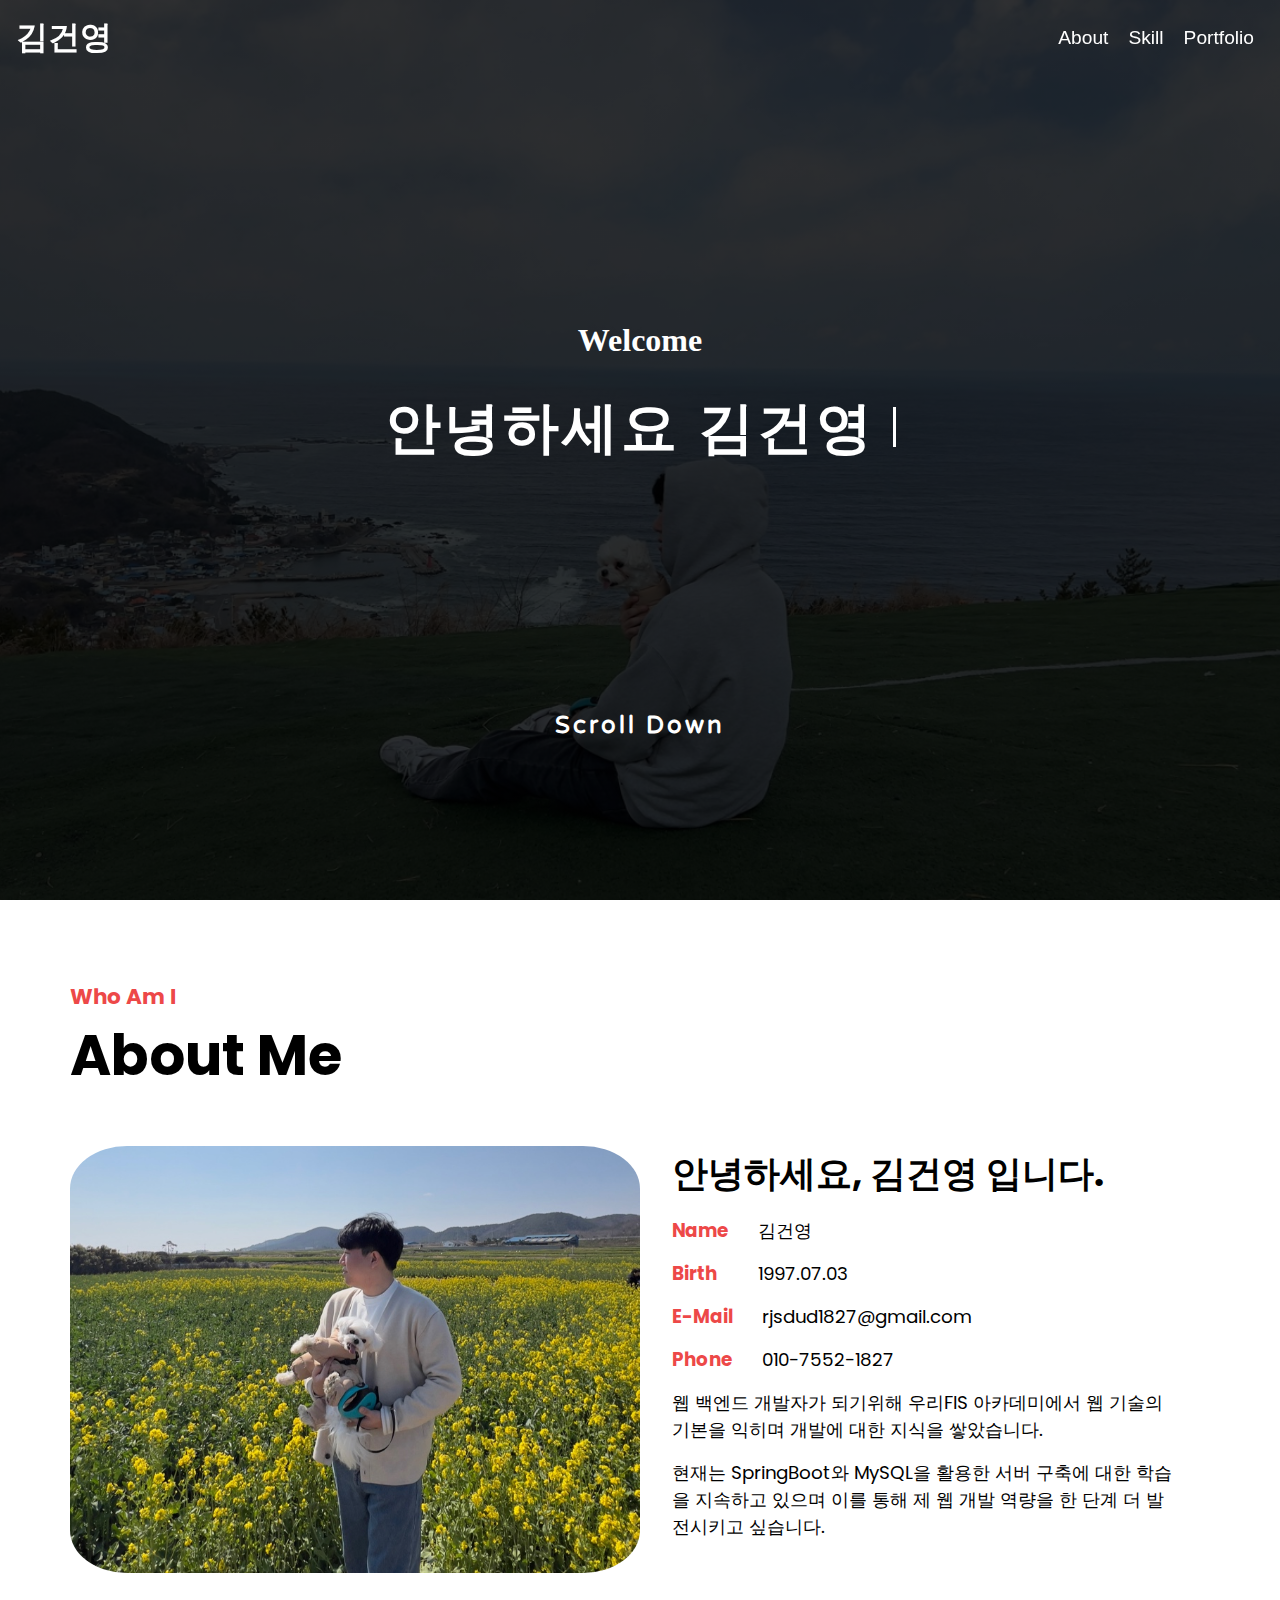
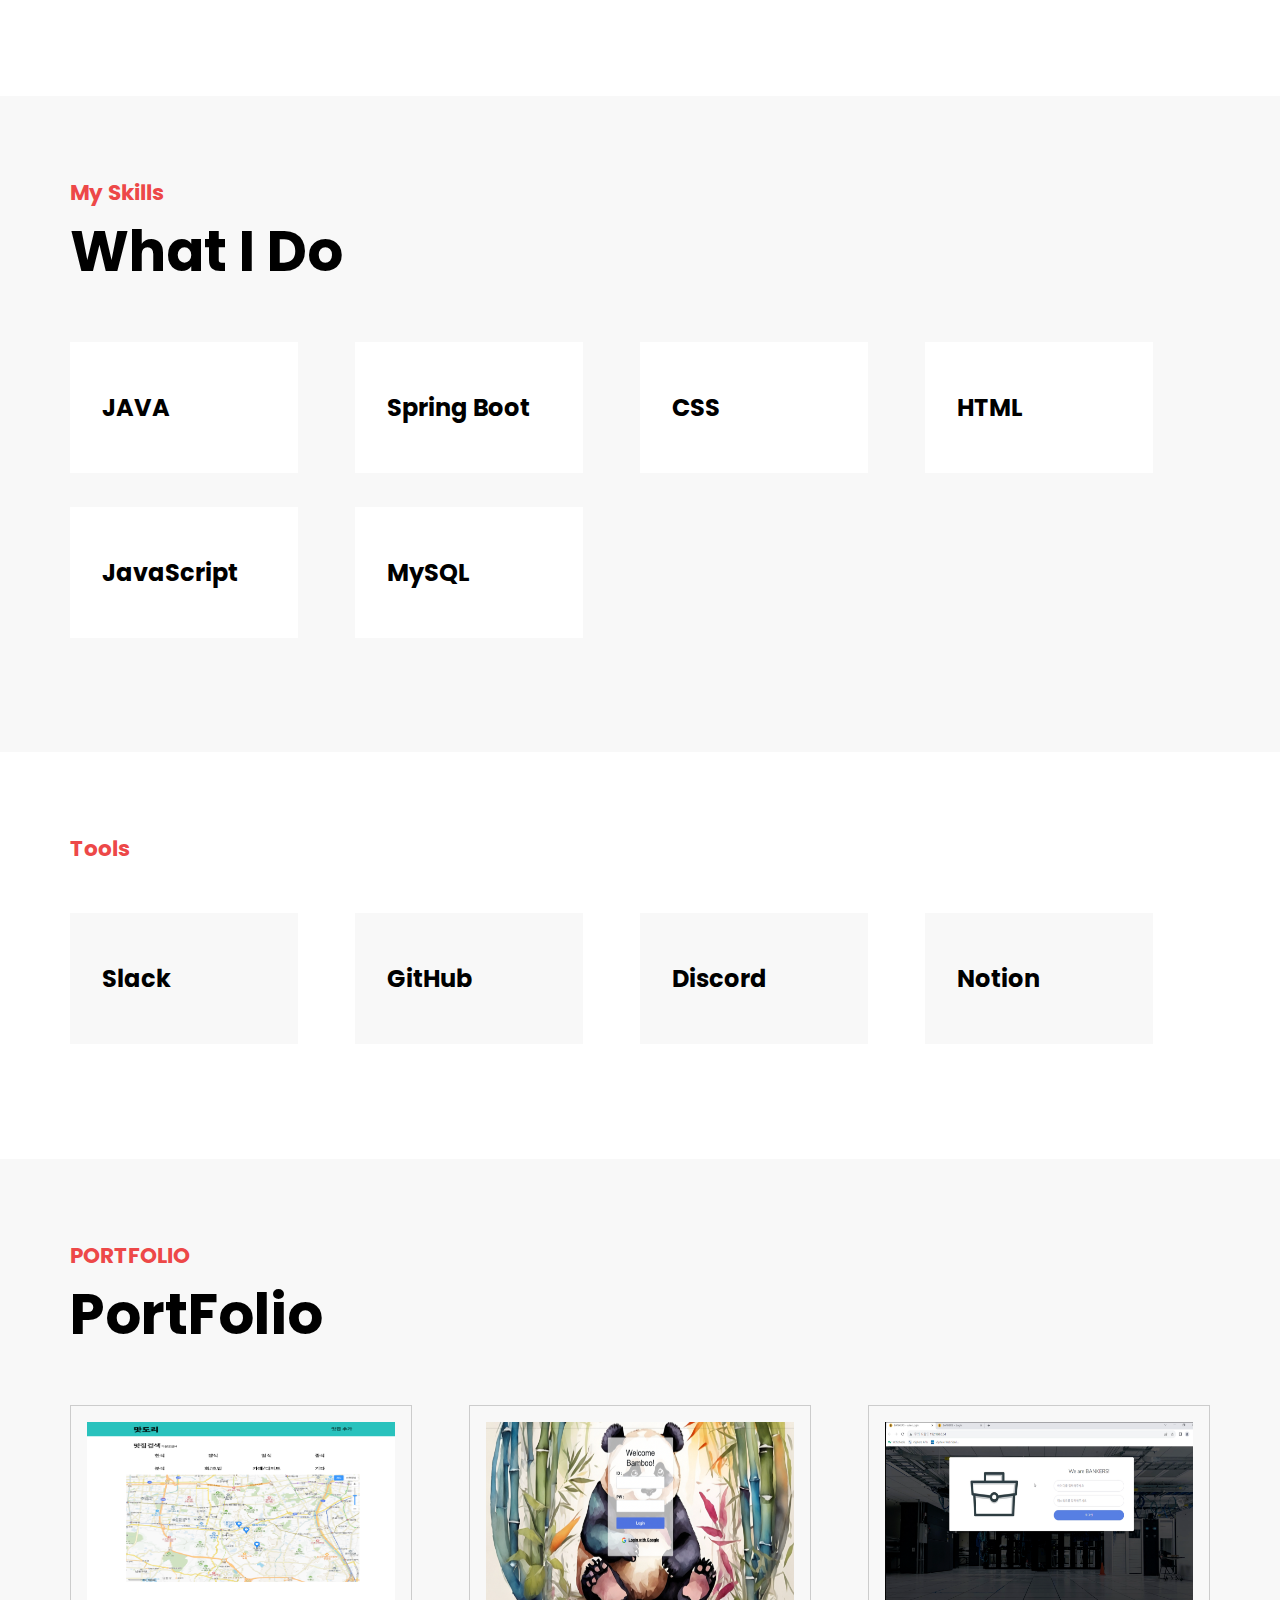
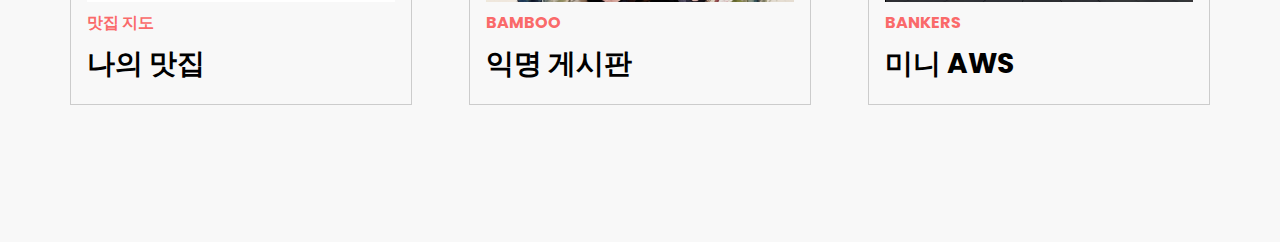
==== index.html @ 33398360 "포트폴리오 내용 추가" ====
<!DOCTYPE html>
<html lang="en">

<head>
    <meta charset="UTF-8">
    <meta name="viewport" content="width=device-width, initial-scale=1.0">
    <title>kgy</title>
    <link rel="stylesheet" href="https://cdnjs.cloudflare.com/ajax/libs/font-awesome/6.5.1/css/all.min.css"
        integrity="sha512-DTOQO9RWCH3ppGqcWaEA1BIZOC6xxalwEsw9c2QQeAIftl+Vegovlnee1c9QX4TctnWMn13TZye+giMm8e2LwA=="
        crossorigin="anonymous" referrerpolicy="no-referrer" />
    <link rel="stylesheet" href="style.css">
</head>

<body>
    <!--header-->
    <header>
        <div class="container">
            <h1>
                <button data-animation-scroll="true" data-target="#main">김건영</button>
            </h1>
            <nav>
                <ul>
                    <li>
                        <button data-animation-scroll="true" data-target="#about">About</button>
                    </li>
                    <li>
                        <button data-animation-scroll="true" data-target="#skill">Skill</button>
                    </li>
                    <li>
                        <button data-animation-scroll="true" data-target="#portfolio">Portfolio</button>
                    </li>
                </ul>
            </nav>
        </div>
    </header>
    <!--main-->
    <main id="main">
        <div class="container">
            <h4>Welcome</h4>
            <h2><span></span>
                <h2>
                    <p class="download"></p>
                    <!-- <button class="download">DOWNLOAD CV</button> -->
                    <p class="mouseScroll">Scroll Down</p>
                    <button class="mouse"><i class="fa-solid fa-arrow-down" data-animation-scroll="true"
                            data-target="#about"></i></button>
        </div>
    </main>
    <!--about me-->
    <section id="about">
        <div class="container">
            <div class="title">
                <h4>Who Am I</h4>
                <h2>About Me</h2>
            </div>
            <div class="about-self">
                <div class="left">
                    <img src="images/profile2.jpg" alt="내 사진">
                </div>
                <div class="right">
                    <h3>안녕하세요, 김건영 입니다.</h3>
                    <p><strong>Name</strong> 김건영</p>
                    <p><strong>Birth &nbsp;&nbsp;</strong> 1997.07.03</p>
                    <p><strong>E-Mail</strong> rjsdud1827@gmail.com</p>
                    <p><strong>Phone</strong> 010-7552-1827</p>
                    <p>웹 백엔드 개발자가 되기위해 우리FIS 아카데미에서 웹 기술의 기본을 익히며 개발에 대한 지식을 쌓았습니다.</p>
                    <p>현재는 SpringBoot와 MySQL을 활용한 서버 구축에 대한 학습을 지속하고 있으며 이를 통해 제 웹 개발 역량을 한 단계 더 발전시키고 싶습니다. </p>
                    <div class="social">
                        <a href="https://github.com/rlarjsdud110" target="_blank">
                            <i class="fa-brands fa-github"></i>
                        </a>
                    </div>
                </div>
            </div>
        </div>
    </section>
    <!--My Skills -->
    <section id="skill">
        <div class="container">
            <div class="title">
                <h4>My Skills</h4>
                <h2>What I Do</h2>
            </div>
            <div class="do-me">
                <div class="do-inner">
                    <div class="icon">
                        <i class="fa-brands fa-java"></i>
                    </div>
                    <div class="content">
                        <h3>JAVA</h3>
                    </div>
                </div>
                <div class="do-inner">
                    <div class="icon">
                        <i class="fa-solid fa-power-off"></i>
                    </div>
                    <div class="content">
                        <h3>Spring Boot</h3>
                    </div>
                </div>
                <div class="do-inner">
                    <div class="icon">
                        <i class="fa-brands fa-css3-alt"></i>
                    </div>
                    <div class="content">
                        <h3>CSS</h3>
                    </div>
                </div>
                <div class="do-inner">
                    <div class="icon">
                        <i class="fa-brands fa-html5"></i>
                    </div>
                    <div class="content">
                        <h3>HTML</h3>
                    </div>
                </div>
                <div class="do-inner">
                    <div class="icon">
                        <i class="fa-brands fa-js"></i>
                    </div>
                    <div class="content">
                        <h3>JavaScript</h3>
                    </div>
                </div>
                <div class="do-inner">
                    <div class="icon">
                        <i class="fa-solid fa-database"></i>
                    </div>
                    <div class="content">
                        <h3>MySQL</h3>
                    </div>
                </div>
            </div>
        </div>
    </section>
    <section id="tools">
        <div class="container">
            <div class="title">
                <h4>Tools</h4>
            </div>
            <div class="do-meTool">
                <div class="do-inner">
                    <div class="icon">
                        <i class="fa-brands fa-slack"></i>
                    </div>
                    <div class="content">
                        <h3>Slack</h3>
                    </div>
                </div>
                <div class="do-inner">
                    <div class="icon">
                        <i class="fa-brands fa-github"></i>
                    </div>
                    <div class="content">
                        <h3>GitHub</h3>
                    </div>
                </div>
                <div class="do-inner">
                    <div class="icon">
                        <i class="fa-brands fa-discord"></i>
                    </div>
                    <div class="content">
                        <h3>Discord</h3>
                    </div>
                </div>

                <div class="do-inner">
                    <div class="icon">
                        <i class="fa-solid fa-book"></i>
                    </div>
                    <div class="content">
                        <h3>Notion</h3>
                    </div>
                </div>
            </div>
        </div>
    </section>
    <!-- background -->
    <!-- <div class="bg"></div> -->

    <!--portfolio-->
    <section id="portfolio">
        <div class="container">
            <div class="title">
                <h4>PORTFOLIO</h4>
                <h2>PortFolio</h2>
            </div>
            <div class="portfolio-me">
                <div class="portfolio-inner" data-target="modal1">
                    <img src="../images/tasty1.jpg" alt="포트폴리오 이미지 1">
                    <strong>맛집 지도</strong>
                    <h3>나의 맛집</h3>
                </div>
                <div class="portfolio-inner" data-target="modal2">
                    <img src="../images/portfolio5.jpg" alt="포트폴리오 이미지 2">
                    <strong>BAMBOO</strong>
                    <h3>익명 게시판</h3>
                </div>
                <div class="portfolio-inner" data-target="modal3">
                    <img src="../images/portfolio1.jpg" alt="포트폴리오 이미지 2">
                    <strong>BANKERS</strong>
                    <h3>미니 AWS</h3>
                </div>
            </div>
        </div>
    </section>
    </div>
    <!-- Modals-->
    <div id="modals">
        <div id="modal1" class="modal">
            <div class="modal-content">
                <h1>맛도리</h1>
                <div class="image-container">
                    <img src="../images/tasty1.jpg" alt="포트폴리오 이미지 2">
                    <img src="../images/tasty2.jpg" alt="포트폴리오 이미지 2">
                    <img src="../images/tasty3.jpg" alt="포트폴리오 이미지 2">
                </div>
                <h2>📖 상세 내용</h2>
                <p>html, css, js와 친해지기 위해 진행하고있는 개인 프로젝트입니다.</p>
                <p>나만의 맛집지도 서비스 입니다.</p>
                <p>카테고리를 선택하여 한식, 일식, 양식 등 내가 저장한 음식점을 선택할 수 있으며 맛집 내가 정한 맛집을 저장할 수 있습니다.</p>
                <h2>🛠️ 사용 기술</h2>
                <ul>
                    <p>- Java, Spring Boot</p>
                    <p>- MySQL</p>
                    <p>- HTML, CSS, JS</p>
                </ul>
                <h2>📱 구현중인 기능 </h2>
                <ul>
                    <p>- 회원가입, 로그인, 로그아웃</p>
                    <p>- 수정, 삭제</p>
                    <p>- 별점</p>
                </ul>
            </div>
        </div>

        <div id="modal2" class="modal">
            <div class="modal-content">
                <h1>BAMBOO</h1>
                <div class="image-container">
                    <img src="../images/bamboo1.jpg" alt="포트폴리오 이미지 2">
                    <img src="../images/bamboo2.jpg" alt="포트폴리오 이미지 2">
                    <img src="../images/bamboo3.jpg" alt="포트폴리오 이미지 2">
                    <img src="../images/bamboo4.jpg" alt="포트폴리오 이미지 2">
                    <img src="../images/bamboo5.jpg" alt="포트폴리오 이미지 2">
                </div>
                <h2>
                    <a href="https://github.com/rlarjsdud110/bamboo/tree/main/src/main/java/bamboo" target="_blank"><i class="fa-brands fa-github"></i>GitHub Link Click</a>
                </h2>
                <h2>📖 상세 내용</h2>
                <p>우리FISA 아카데미 수료이후 동기들과 같이 진행하고있는 프로젝트입니다.</p>
                <p>Cloud Engineering반 교육생의 자유로운 소통과 정보공유를 목표로 만들고있는 익명 게시판입니다.</p>
                <h2>🛠️ 사용 기술</h2>
                <ul>
                    <p>- Java, Spring Boot</p>
                    <p>- MySQL</p>
                </ul>
                <h2>📱 담당한 기능 </h2>
                <ul>
                    <p>- OAuth2.0을 사용한 구글로그인 및 JWT 토큰 인증</p>
                    <p>- 게시글 CRUD, 댓글 CRUD</p>
                    <p>- 댓글, 게시글 좋아요</p>
                </ul>
                <h2>💡 느낀점 </h2>
                <ul>
                    <p>아직 완성된 프로젝트는 아니지만 백엔드 개발을 진행하면서 데이터를 어떻게 전달해야 하는지, 어떤 방식으로 데이터를 받아와야 하는지,
                        그리고 에러 코드는 어떻게 정의해야 하는지 프론트엔드와 백엔드 개발자 간의 소통이 매우 중요하다는 것을 느꼈고,
                        백엔드 개발만 하는 것이 아니라 프론트엔드 개발도 꼭 함께 공부해야겠다고 결심했다.</p>
                </ul>
            </div>
        </div>

        <div id="modal3" class="modal">
            <div class="modal-content">
                <h1>미니 AWS</h1>
                <div class="image-container">
                    <img src="../images/portfolio1.jpg" alt="포트폴리오 이미지 1">
                    <img src="../images/portfolio3.jpg" alt="포트폴리오 이미지 3">
                    <img src="../images/portfolio4.jpg" alt="포트폴리오 이미지 4">
                    <img src="../images/portfolio6.jpg" alt="포트폴리오 이미지 6">
                </div>
                <h2>
                    <a href="https://github.com/rlarjsdud110/Bankers" target="_blank"><i class="fa-brands fa-github"></i>GitHub Link Click</a>
                </h2>
                <h2>📖 상세 내용</h2>
                <p>우리FISA 아카데미에서 진행한 팀 프로젝트입니다. 가상의 소기업 회사에서 AWS를 사용하기에는 불편한 사항들을 보안하고자 미니
                    aws(IaaS)를 구축해보았습니다.
                    가상의 소기업 회사가 BANKERS의 영업사원에게 회원가입을 하고 VM을 생성한 다음 원하는 ram, cpu와 같은 자원을 할당받을 수 있는 서비스입니다!</p>
                <h2>🛠️ 사용 기술</h2>
                <ul>
                    <p>- Java, Spring Boot</p>
                    <p>- HTML, CSS, JS</p>
                    <p>- MySQL</p>
                    <p>- VMware</p>
                </ul>
                <h2>📱 담당한 기능 </h2>
                <ul>
                    <p>- UI 설계</p>
                    <p>- 로그인, 로그아웃 기능</p>
                    <p>- 고객정보 CRUD 구현</p>
                </ul>
            </div>
        </div>
        <script src="script.js"></script>
</body>

</html>
---- style.css ----
@import url('https://fonts.googleapis.com/css2?family=Poppins:wght@400;700&family=Varela+Round&display=swap');
*{
    margin: 0;
    padding: 0;
    box-sizing: border-box;
}

a, a:link, a:visited{
    color:inherit;
    text-decoration: none;
}

li{
    list-style: none;
}

.container{
    width: 1140px;
    margin: 0 auto;
}


/* header*/
header{
    position: fixed;
    z-index: 1;
    top: 0;
    width: 100%;
    padding: 1rem;
}

header .container{
    display: flex;
    justify-content: space-between;
    align-items: center;
    width: 100%;
}

header button{
    background-color: transparent;
    border: 0;
    cursor: pointer;
    color: white;
}

header nav ul{
    display: flex;
}

header h1 button{
    font-size: 2rem;
    font-weight: bold;
}

header nav ul li{
    padding: 10px;
}

header nav ul li button{
    font-size: 1.2rem;
}

header.active{
    background-color: #000;
    animation: fadeIn 0.5s ease-in-out;
}
@keyframes fadeIn{
    0%{
        opacity: 0;
    }
    100%{
        opacity: 1;
    }
}

/* main */
main{
    width: 100%;
    height: 100vh;
    color:white;
    background: linear-gradient(rgba(0,0,0,0.8),rgba(0,0,0,0.8)), url('../images/kk.jpg') center center;
    background-size: cover; /* 변경 */
    background-repeat: no-repeat; /* 추가 */
    display: flex;
    justify-content: center;
    align-items: center;
    text-align: center;
}
main h4{
    font-size: 2rem;
}
main h2{
    font-family: 'Varela Round', sans-serif;
    font-size: 3.5rem;
    margin: 2rem 0;
    letter-spacing: 3px;
}
main p{
    max-width: 500px;
    margin: 0 auto;
    font-size: 1.25rem;
}
main p.download{
    background-color: transparent;
    border-radius: 20px;
    padding: 1rem  2rem;
    margin-top: 3rem;
    color: white;
    font-weight: bold;
}
/* main button.download{
    background-color: transparent;
    border-radius: 20px;
    padding: 1rem  2rem;
    margin-top: 3rem;
    color: white;
    font-weight: bold;
    cursor: pointer;
} */
main button.mouse{
    background-color: transparent;
    border: none;
    font-size: 2.5rem;
    position: absolute;
    bottom: 5rem;
    left: 50%;
    transform: translateX(-50%);
    color: white;
    animation: upDown 1s ease-in-out infinite;
    cursor: pointer;
}
main p.mouseScroll{
    font-size: 1.5rem;
    position: absolute;
    bottom: 10rem;
    left: 50%;
    transform: translateX(-50%);
    color: white;
}

main h2 span::after{
    content: "";
    height: 40px;
    width: 3px;
    background-color: #fff;
    display: inline-block;
    animation: blink .7s ease-in-out infinite;
}
@keyframes blink {
    0%{
        opacity: 1;
    }
    100%{
        opacity: 0;
    }
}
@keyframes upDown{
    0%{
        bottom: 5rem;
    }
    50%{
        bottom: 5.7rem;
    }
    100%{
        bottom: 5rem;
    }
}


section{
    font-family: 'Poppins', sans-serif;
    padding: 5rem 0;
}
section:nth-child(2n){
    background-color: #f8f8f8;
}


section .title{
    margin-bottom: 3rem;
}

section .title h4{
    font-size: 1.35rem;
    color: #ed4848;
    position: relative;
}

section .title h2{
    font-size: 3.5rem;
}

section .title p{
    font-size: 1.15rem;
}


/* about me */
section .about-self::after{
    content: '';
    clear: both;
    display: block;
}

section .about-self .left{
    float: left;
    width: 50%;
}

section .about-self .left img{
    width: 100%;
    border-radius: 10%;

}

section .about-self .right{
    width: 50%;
    float: left;
    padding: 0 2rem;
}

section .about-self .right h3{
    font-size: 2.25rem;
    margin-bottom: 1rem;
}

section .about-self .right h3 strong{
    color: #ed4848;
}
section .about-self .right p strong{
    color: #ed4848;
    margin-right: 1.5rem;
}
section .about-self .right p{
    font-size: 1.15rem;
    margin: 1rem 0;
}

section .about-self .right .social a{
    font-size: 2.5rem;
    margin-right: 0.2rem;
}


/* Skills*/
section .do-me::after{
    content: "";
    display: block;
    clear: both;
}
section .do-me .do-inner{
    width: 20%;
    padding: 2rem;
    float: left;
    background-color: #fff;
    margin-right: 5%;
    margin-bottom: 3%;
}
section .do-me .do-inner:last-child{
    margin-right: 0;
}
section .do-me .do-inner .icon i{
    font-size: 2.5rem;
    color: #ff6a6a;
}
section .do-me .do-inner .content h3{
    font-size: 1.5rem;
    margin: 1rem 0;
}
section .do-me .do-inner .content p{
    font-size: 1.15rem;
}
section .do-me .do-inner:hover{
    background-color: lightcoral;
    color: white;
}
section .do-me .do-inner:hover .icon i{
    color: white;
}

/* tools */
section .do-meTool::after{
    content: "";
    display: block;
    clear: both;
}
section .do-meTool .do-inner{
    width: 20%;
    padding: 2rem;
    float: left;
    background-color: #f8f8f8;
    margin-right: 5%;
    margin-bottom: 3%;
}
section .do-meTool .do-inner:last-child{
    margin-right: 0;
}
section .do-meTool .do-inner .icon i{
    font-size: 2.5rem;
    color: #ff6a6a;
}
section .do-meTool .do-inner .content h3{
    font-size: 1.5rem;
    margin: 1rem 0;
}
section .do-meTool .do-inner .content p{
    font-size: 1.15rem;
}
section .do-meTool .do-inner:hover{
    background-color: lightcoral;
    color: white;
}
section .do-meTool .do-inner:hover .icon i{
    color: white;
}

/* background */
.bg{
    background:url('../images/me2.jpg') center center;
    background-size: cover;
    background-attachment: fixed;
    height: 450px;
}

/* portfolio */
section .portfolio-me::after{
    content: "";
    display: block;
    clear: both; /* float 요소 해제 */
}
section .portfolio-me .portfolio-inner{
    width:30%;
    height: 300px;
    margin-right:5%;
    margin-bottom:5%;
    padding:1rem 1rem 1.5rem 1rem;
    float:left;
    background-color:#f8f8f8;
    border:1px solid #ccc;
    cursor: pointer;
    
}
section .portfolio-me .portfolio-inner:nth-child(3n){
    margin-right:0;
}
section .portfolio-me .portfolio-inner img{
    width: 100%;
    height: 70%;
    display: block;
}
section .portfolio-me .portfolio-inner:hover{
    background-color: lightcoral;
    color: white;
}
section .portfolio-me .portfolio-inner strong{
    color: #fa6a6a;
    margin: 0.5rem 0;
    display: block;
}
section .portfolio-me .portfolio-inner h3{
    font-size: 1.75rem;
}

/* modal */
.modal {
    display: none;
    position: fixed;
    left: 0;
    top: 0;
    width: 100%;
    height: 100%;
    background-color: rgba(0, 0, 0, 0.8);
}

.modal h1{
    font-family: 'Varela Round', sans-serif;
    font-size: 3rem;
    margin: 1rem 0;
    text-align: center;
}
.modal h2{
    font-family: 'Poppins', sans-serif;
    font-size: 2rem;
    margin: 2rem;
    text-align: center;
}
.modal p{
    font-family: 'Poppins', sans-serif;
    font-size: 1.15rem;
    margin: 1rem 7rem; 
}

.modal-content {
    position: fixed;
    top: 50%;
    left: 50%;
    transform: translate(-50%, -50%);
    background-color: #fefefe;
    width: 90%;
    max-width: 1024px;
    max-height: 1024px;
    padding: 20px;
    border: 1px solid #000000;

    overflow-y: auto;
}

.image-container {
    overflow-x: auto; 
    white-space: nowrap; 
}

.modal-content img {
    width: 700px; 
    height: 400px; 
    display: inline-block; 
    margin: 1rem;
    vertical-align: middle; 
}

@media screen and (max-width: 1140px) {
    main .container{
        width:992px;
    }
    section .container{
        width: 600px;
    }
    section .about-self .left{
        width: 100%;
        margin-bottom: 1.5rem;
    }
    section .about-self .right{
        width: 100%;
        padding: 0;
    }
    section .do-me .do-inner{
        width: 48%;
        margin-bottom: 1.5rem;
        margin-right: 0;
    }
    section .do-me .do-inner:nth-child(2n+1){
        margin-right: 4%;
    }
    section .do-meTool .do-inner{
        width: 48%;
        margin-bottom: 1.5rem;
        margin-right: 0;
    }
    section .do-meTool .do-inner:nth-child(2n+1){
        margin-right: 4%;
    }
    section .portfolio-me .portfolio-inner{
        width: 48%;
        margin-right: 0;
    }
    section .portfolio-me .portfolio-inner:nth-child(2n+1){
        margin-right: 4%;
    }
    
}
@media screen and (max-width: 992px) {
    html{
        font-size: 14px;
    }
    main .container{
        width:768px;
    }
    section .portfolio-me .portfolio-inner{
        width: 70%;
    }
}
@media screen and (max-width: 768px) {
    html{
        font-size: 13px;
    }
    main .container{
        width:576px;
    }
    section .container{
        width: 400px;
    }
    section .do-me .do-inner{
        width: 100%;
        margin-right: 0;
    }
    section .do-meTool .do-inner{
        width: 100%;
        margin-right: 0;
    }
}
@media screen and (max-width: 576px) {
    html{
        font-size: 12px;
    }
    main .container{
        width:400px;
    }
    section .container{
        width: 360px;
    }
}
@media screen and (max-width: 400px) {
    html{
        font-size: 11px;
    }
    main .container{
        width:320px;
    }
    section .container{
        width: 320px;
    }
}
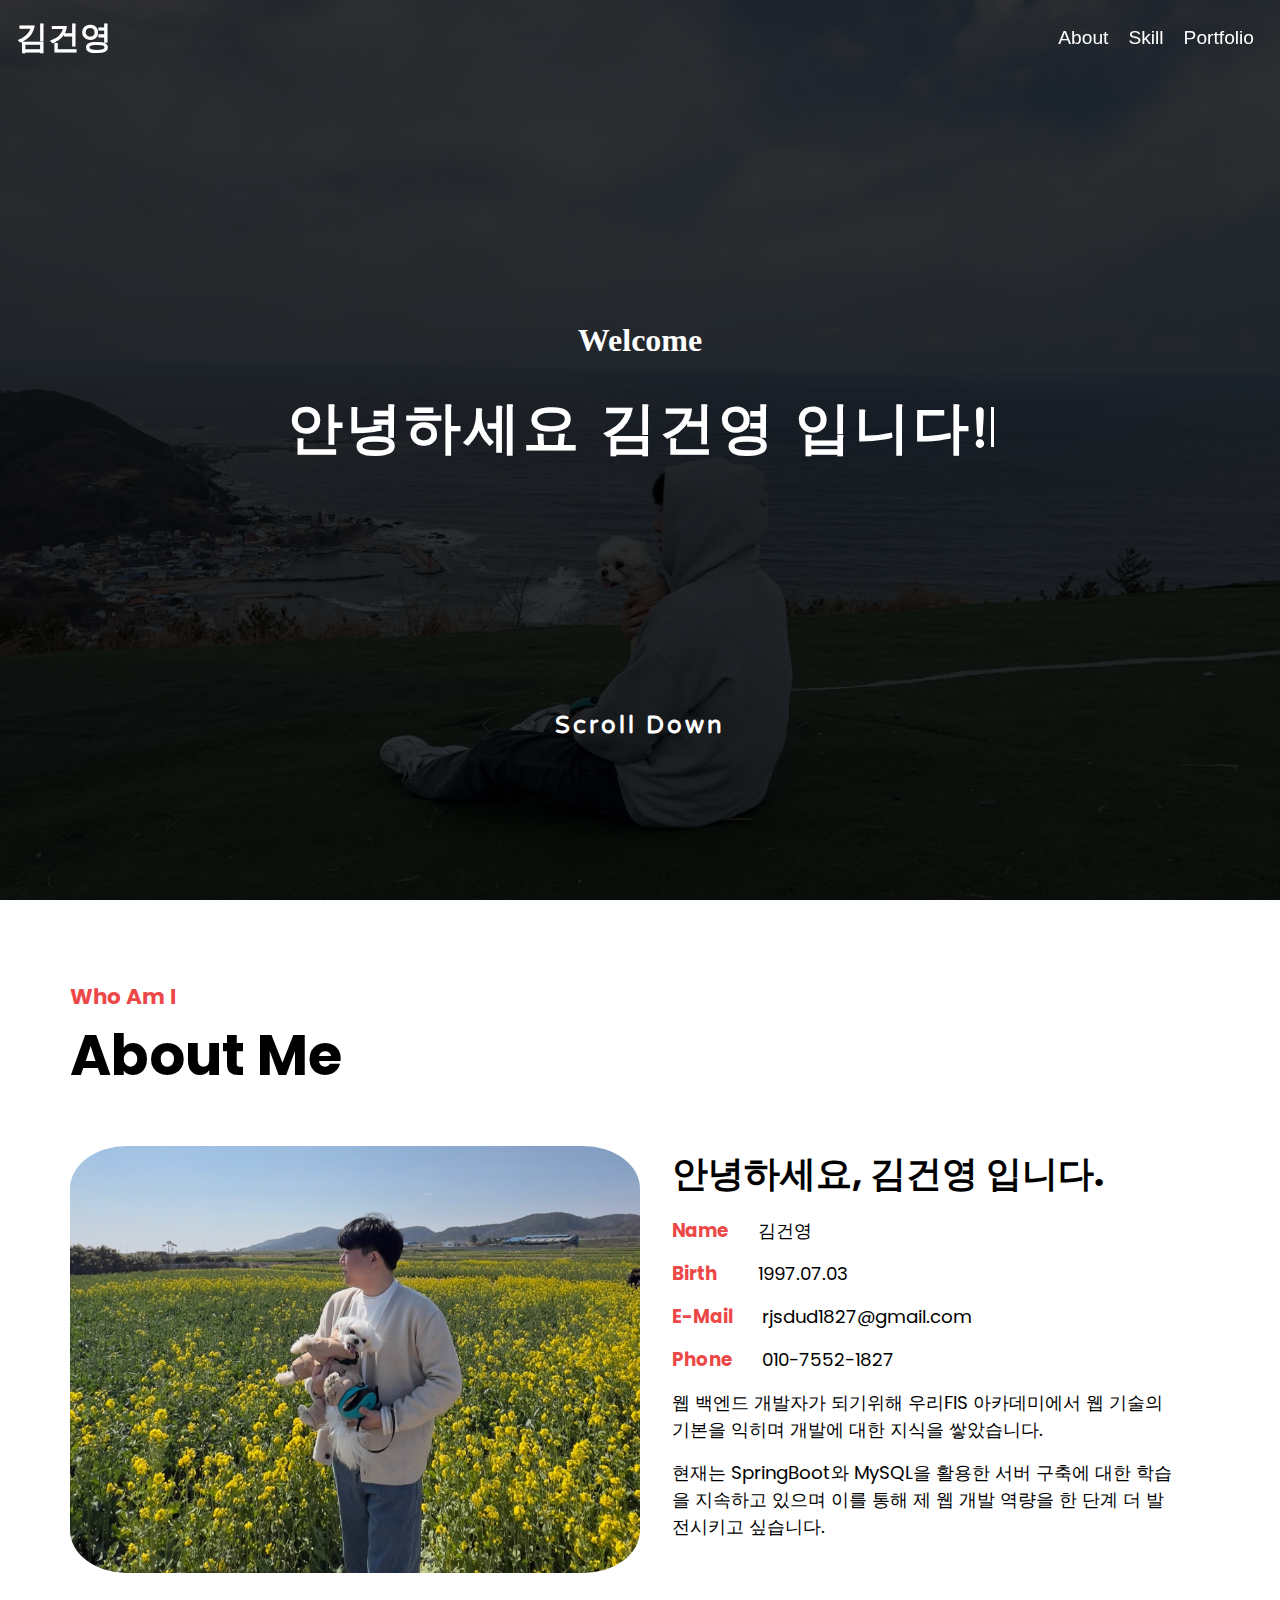
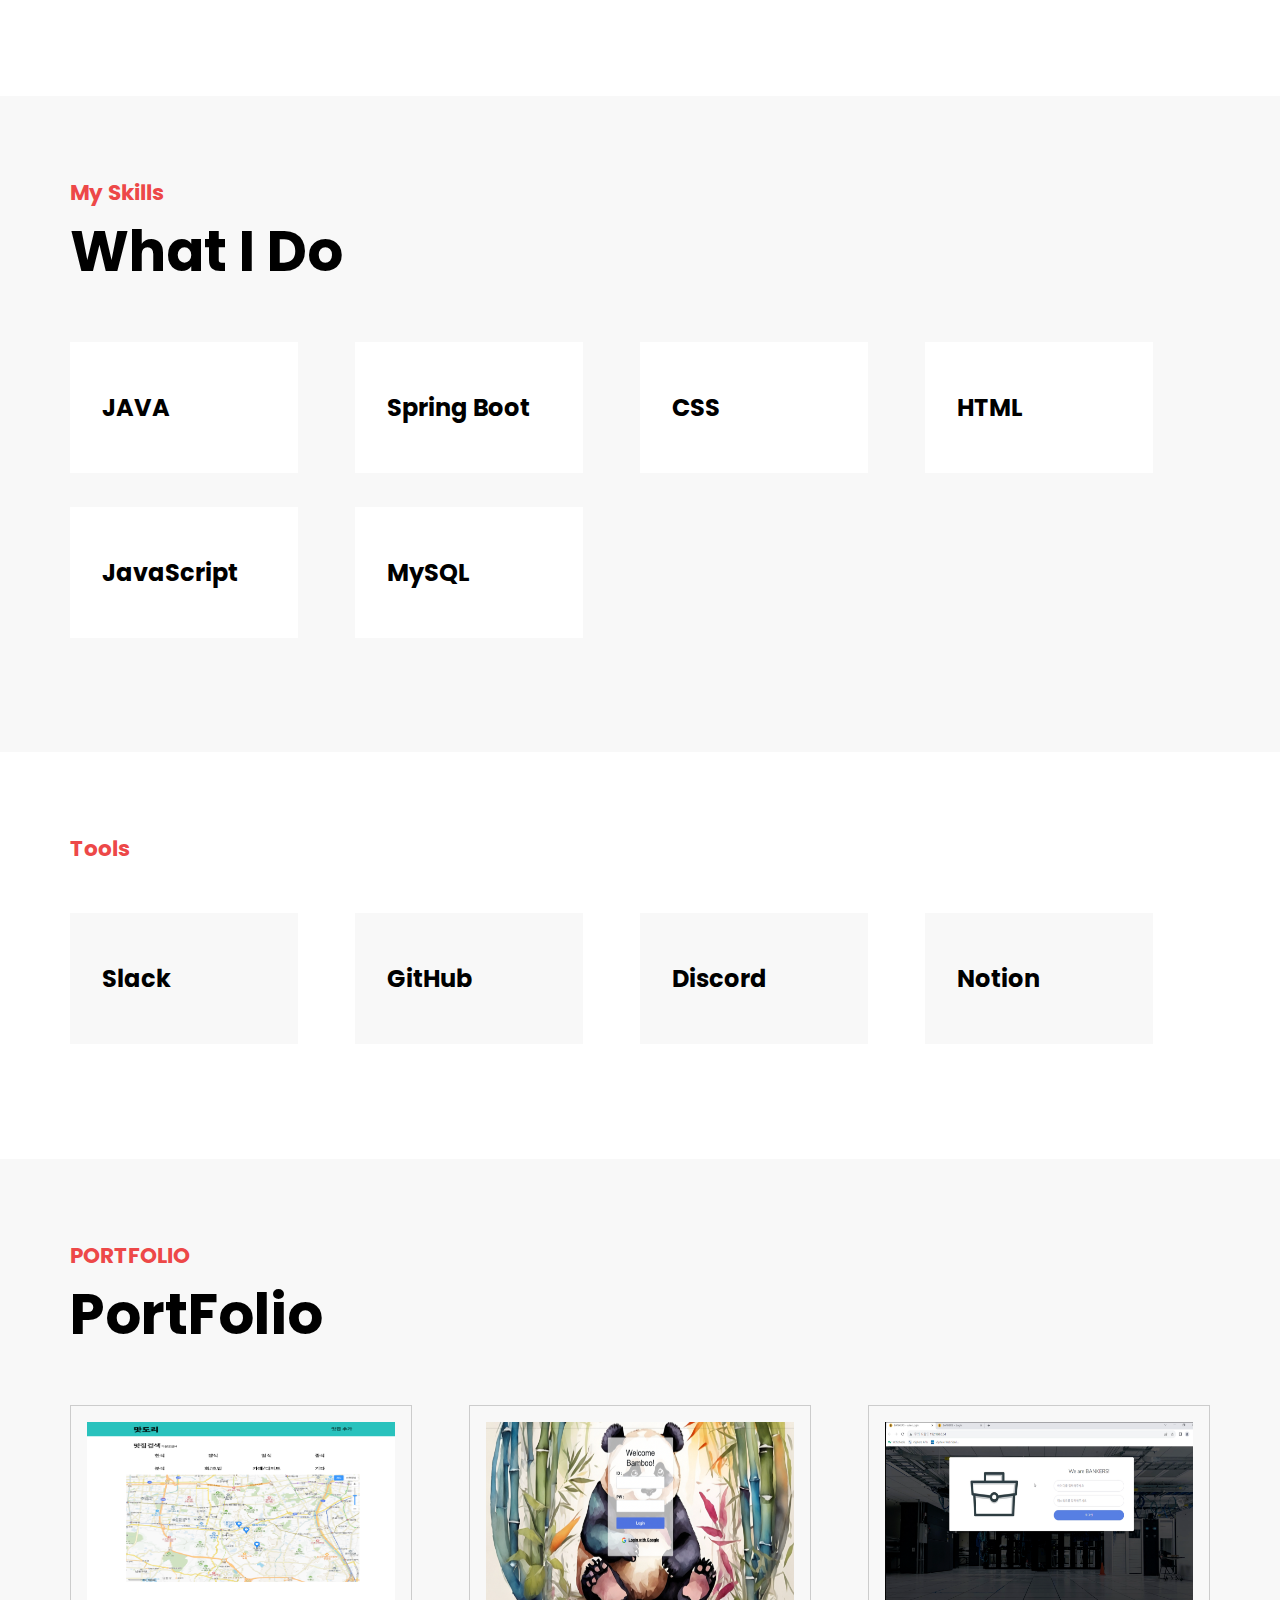
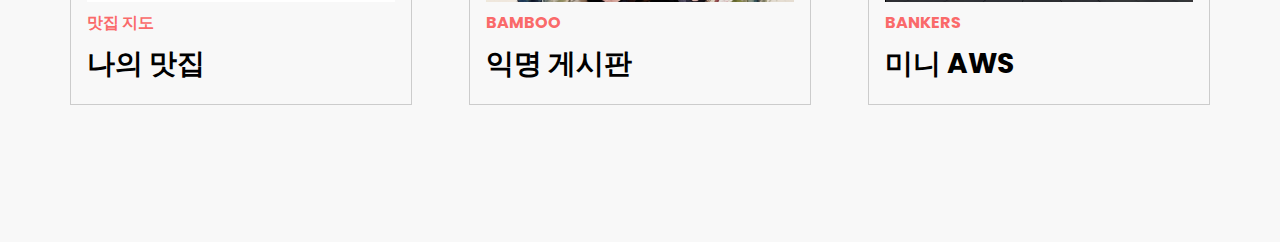
==== commit 3efabee1: "사진 추가" ====
--- a/index.html
+++ b/index.html
@@ -211,6 +211,7 @@
             <div class="modal-content">
                 <h1>맛도리</h1>
                 <div class="image-container">
+                    <img src="../images/tasty4.jpg" alt="포트폴리오 이미지 2">
                     <img src="../images/tasty1.jpg" alt="포트폴리오 이미지 2">
                     <img src="../images/tasty2.jpg" alt="포트폴리오 이미지 2">
                     <img src="../images/tasty3.jpg" alt="포트폴리오 이미지 2">
@@ -227,7 +228,6 @@
                 </ul>
                 <h2>📱 구현중인 기능 </h2>
                 <ul>
-                    <p>- 회원가입, 로그인, 로그아웃</p>
                     <p>- 수정, 삭제</p>
                     <p>- 별점</p>
                 </ul>
--- a/style.css
+++ b/style.css
@@ -398,7 +398,7 @@
     background-color: #fefefe;
     width: 90%;
     max-width: 1024px;
-    max-height: 1024px;
+    max-height: 768px;
     padding: 20px;
     border: 1px solid #000000;
 
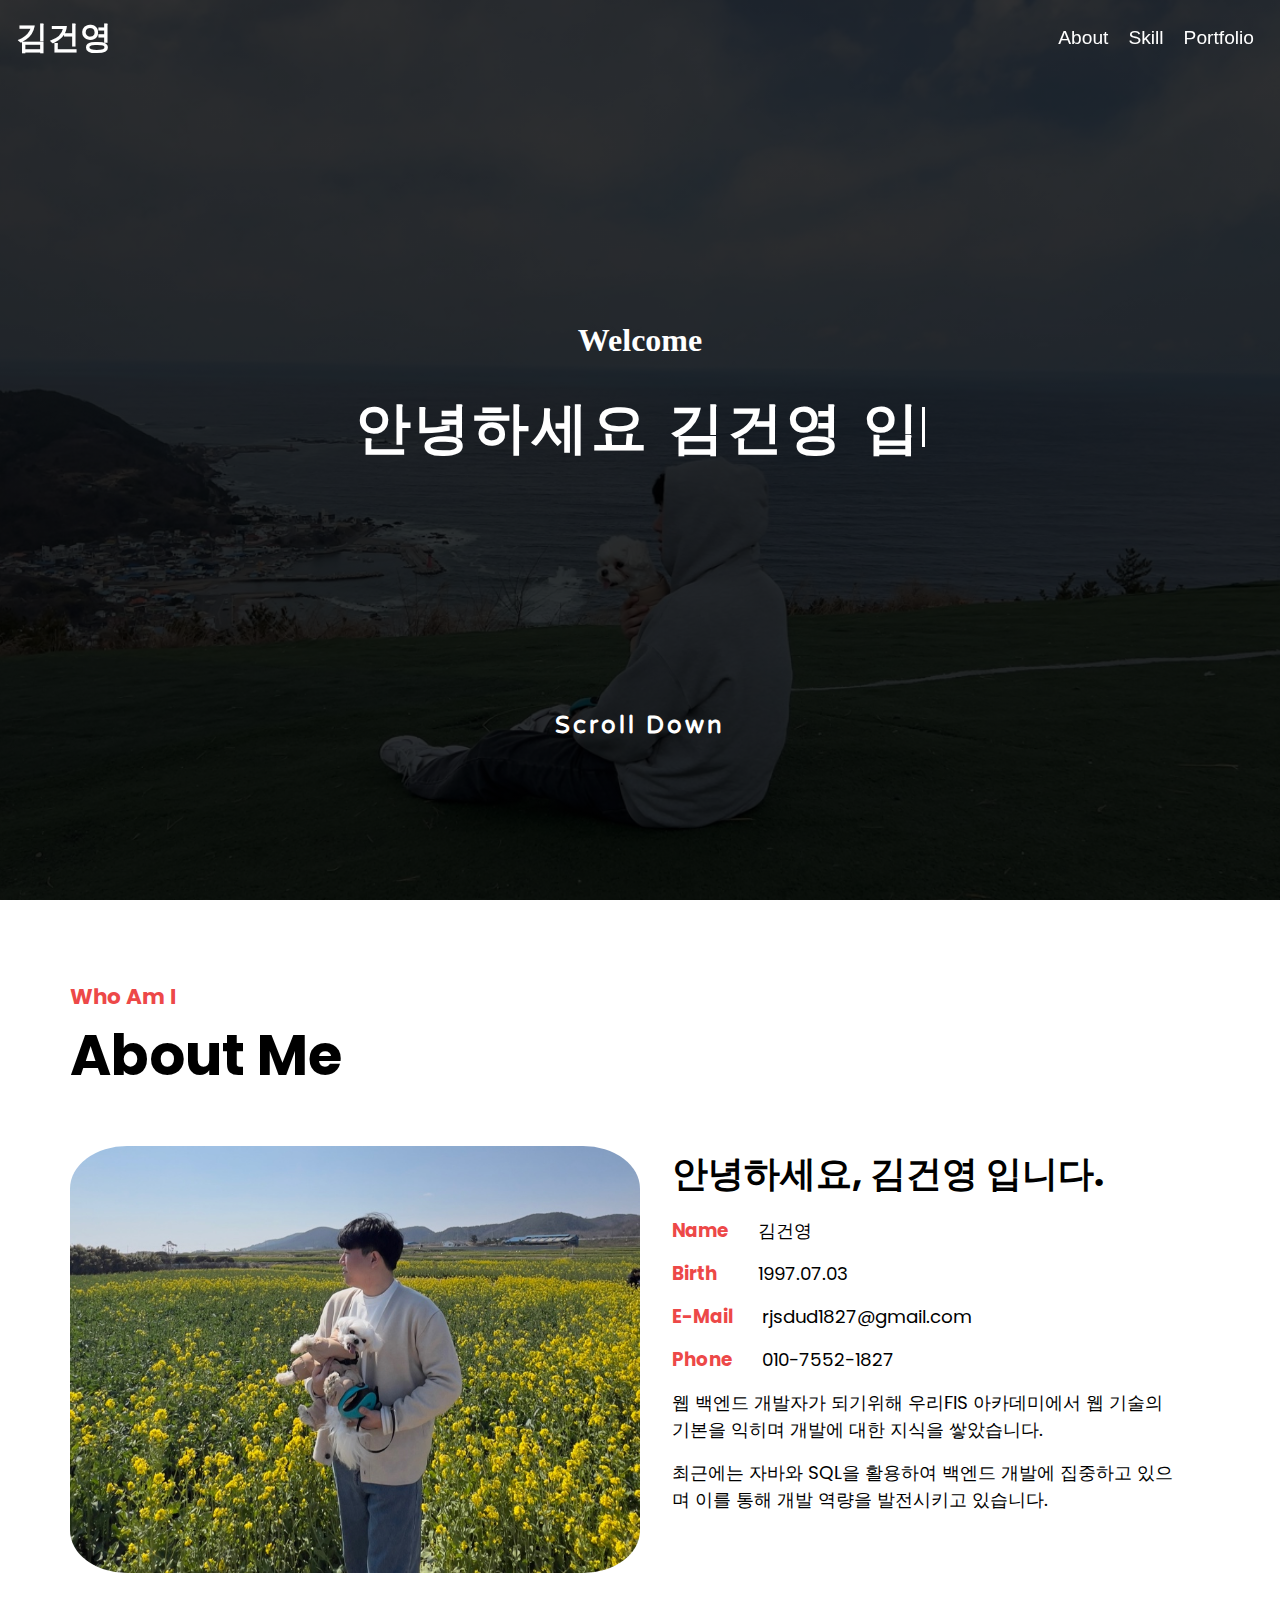
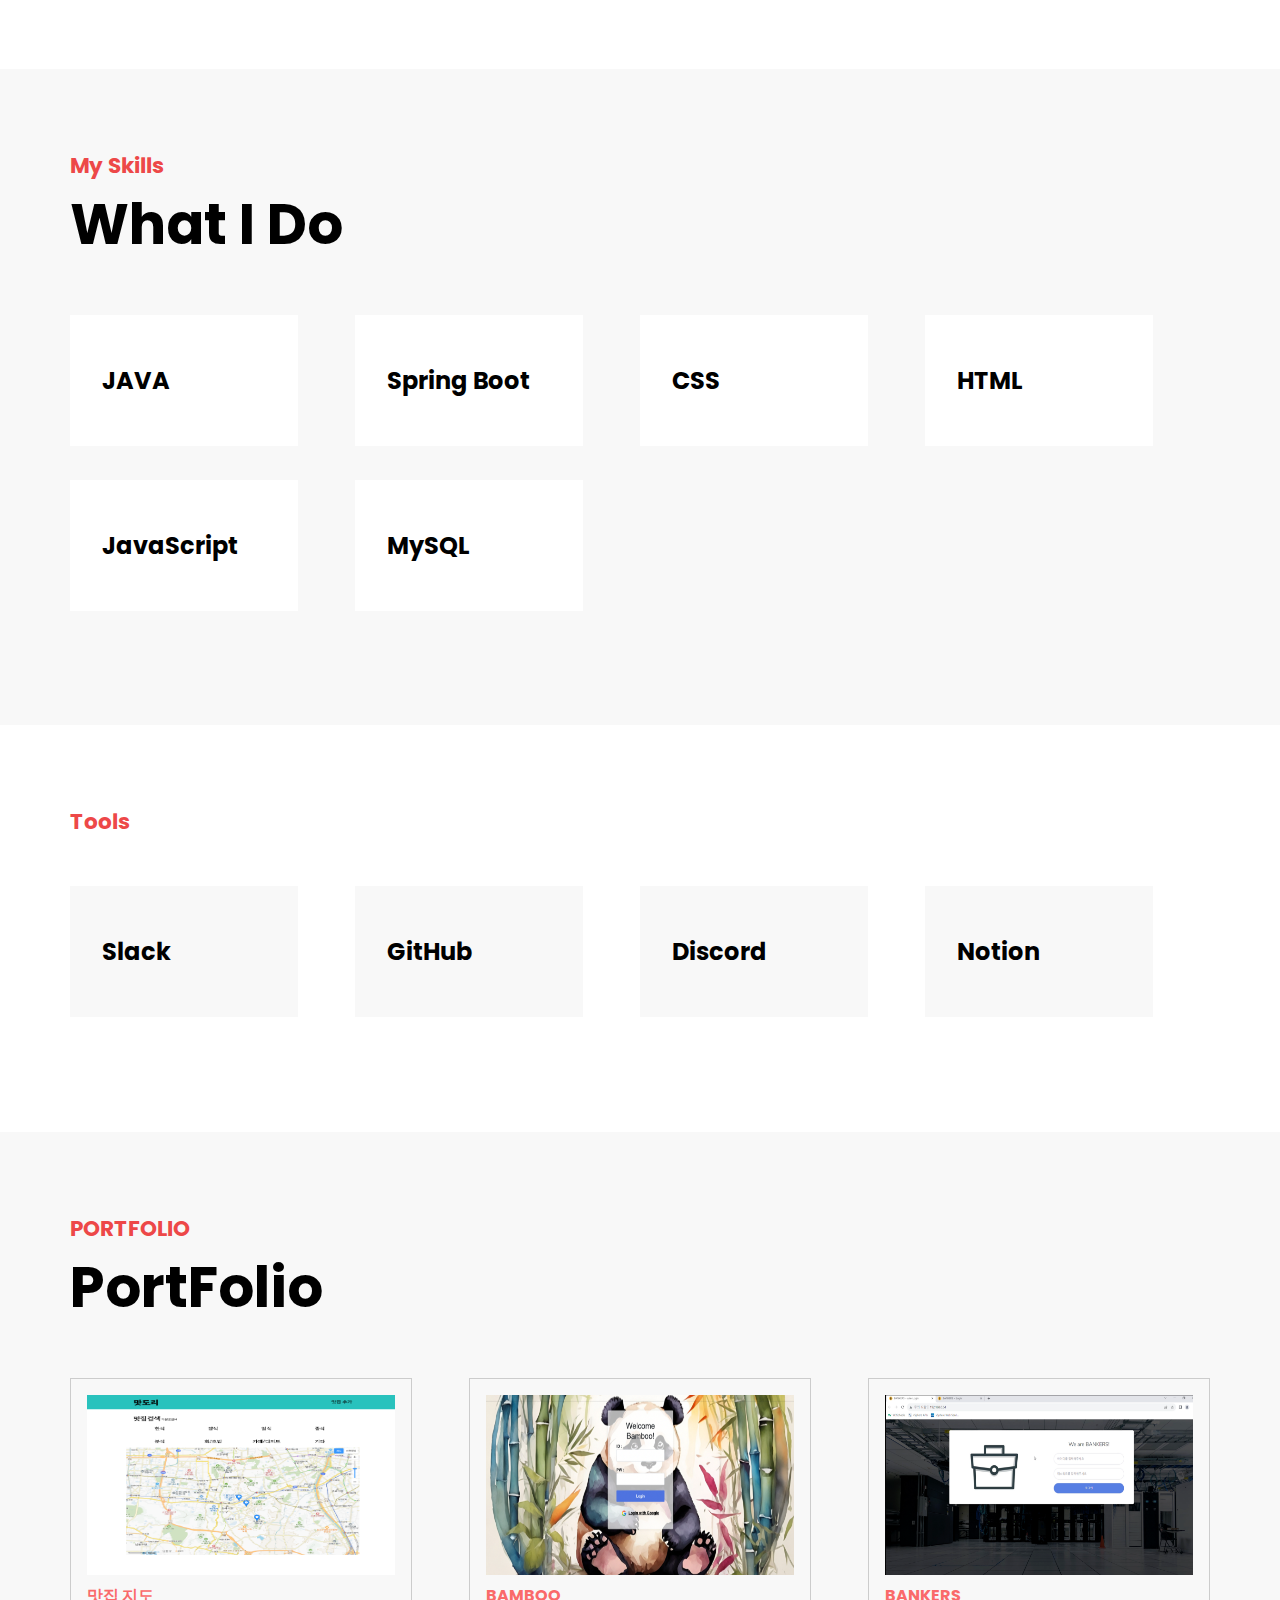
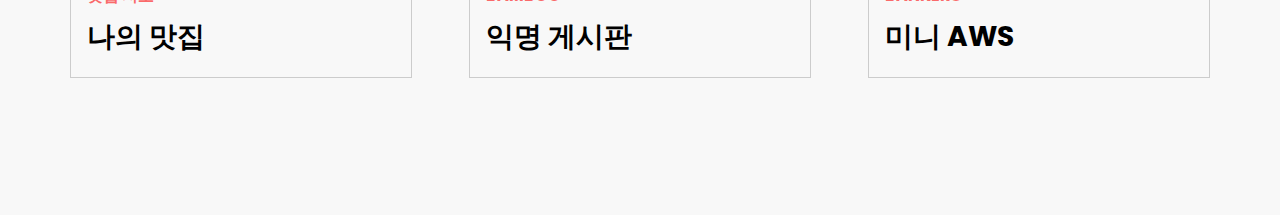
==== commit c9a50bd7: "내용 수정" ====
--- a/index.html
+++ b/index.html
@@ -64,7 +64,7 @@
                     <p><strong>E-Mail</strong> rjsdud1827@gmail.com</p>
                     <p><strong>Phone</strong> 010-7552-1827</p>
                     <p>웹 백엔드 개발자가 되기위해 우리FIS 아카데미에서 웹 기술의 기본을 익히며 개발에 대한 지식을 쌓았습니다.</p>
-                    <p>현재는 SpringBoot와 MySQL을 활용한 서버 구축에 대한 학습을 지속하고 있으며 이를 통해 제 웹 개발 역량을 한 단계 더 발전시키고 싶습니다. </p>
+                    <p>최근에는 자바와 SQL을 활용하여 백엔드 개발에 집중하고 있으며 이를 통해 개발 역량을 발전시키고 있습니다. </p>
                     <div class="social">
                         <a href="https://github.com/rlarjsdud110" target="_blank">
                             <i class="fa-brands fa-github"></i>
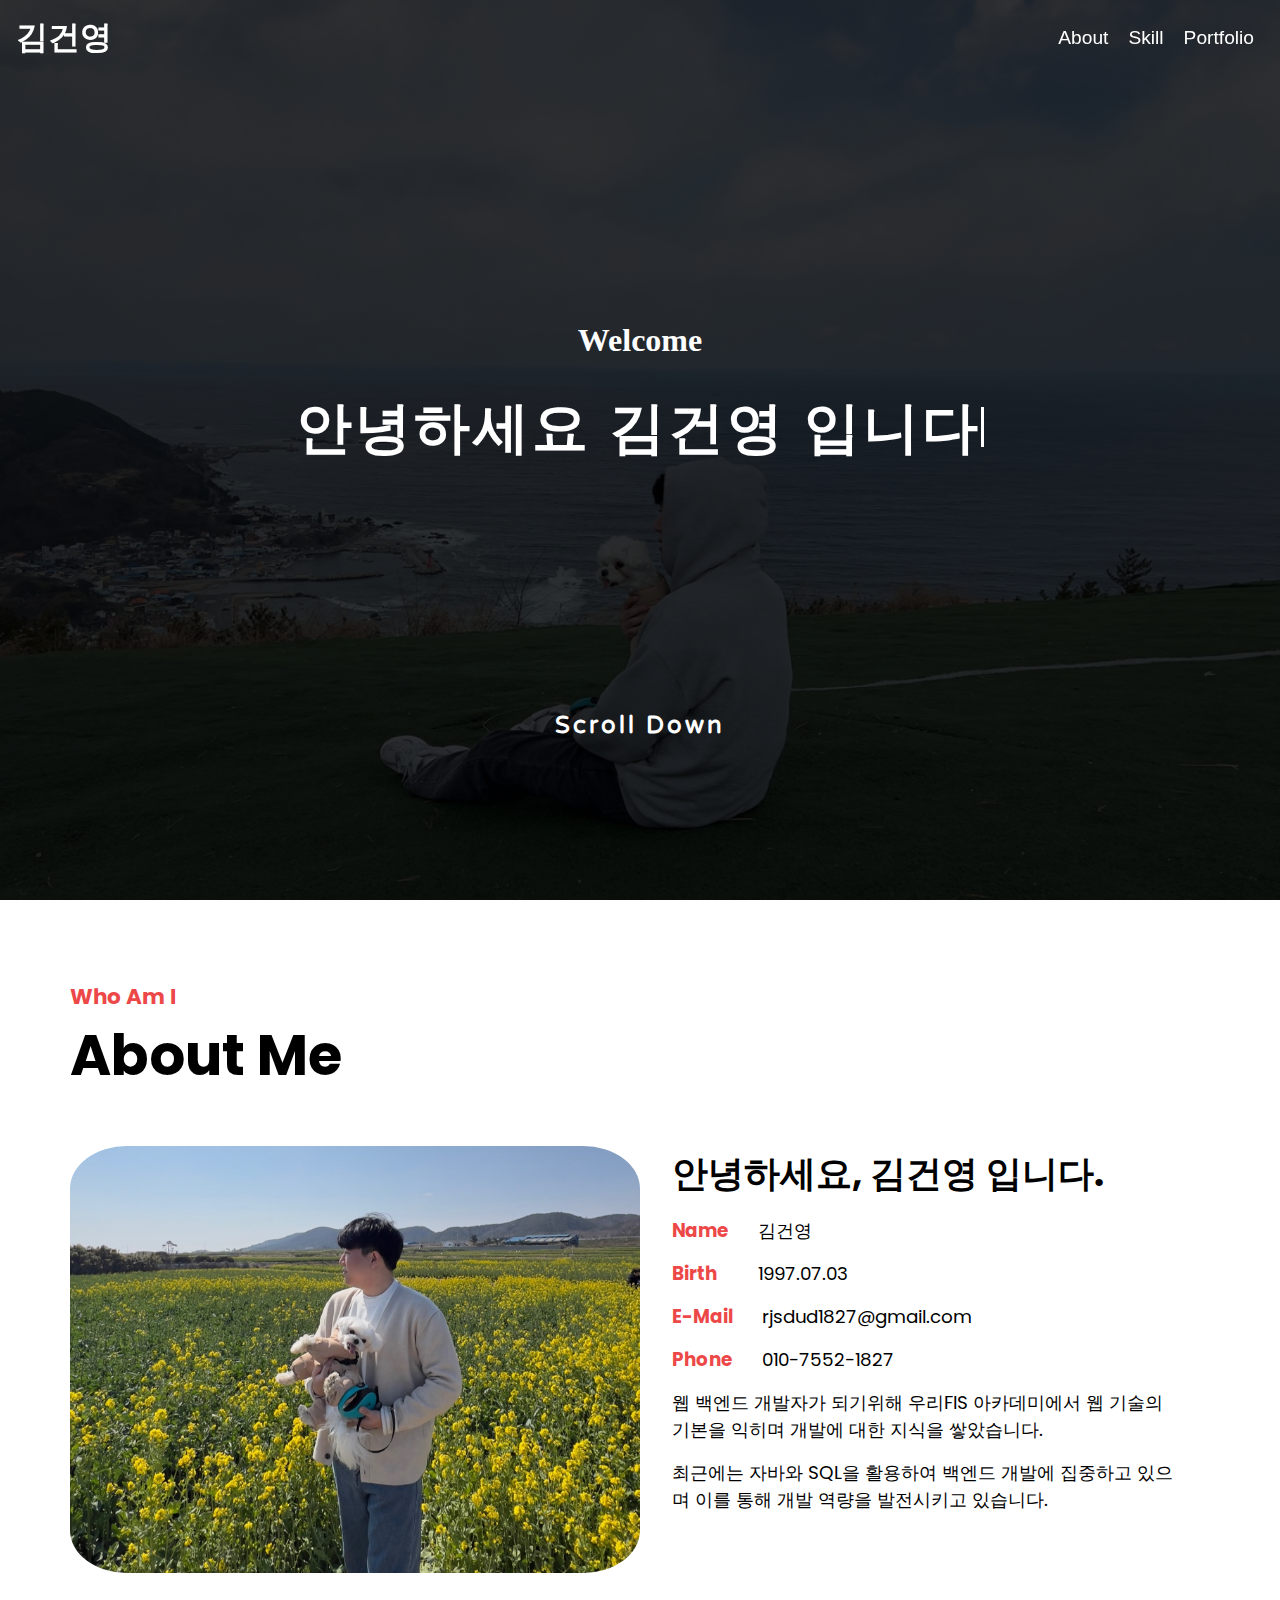
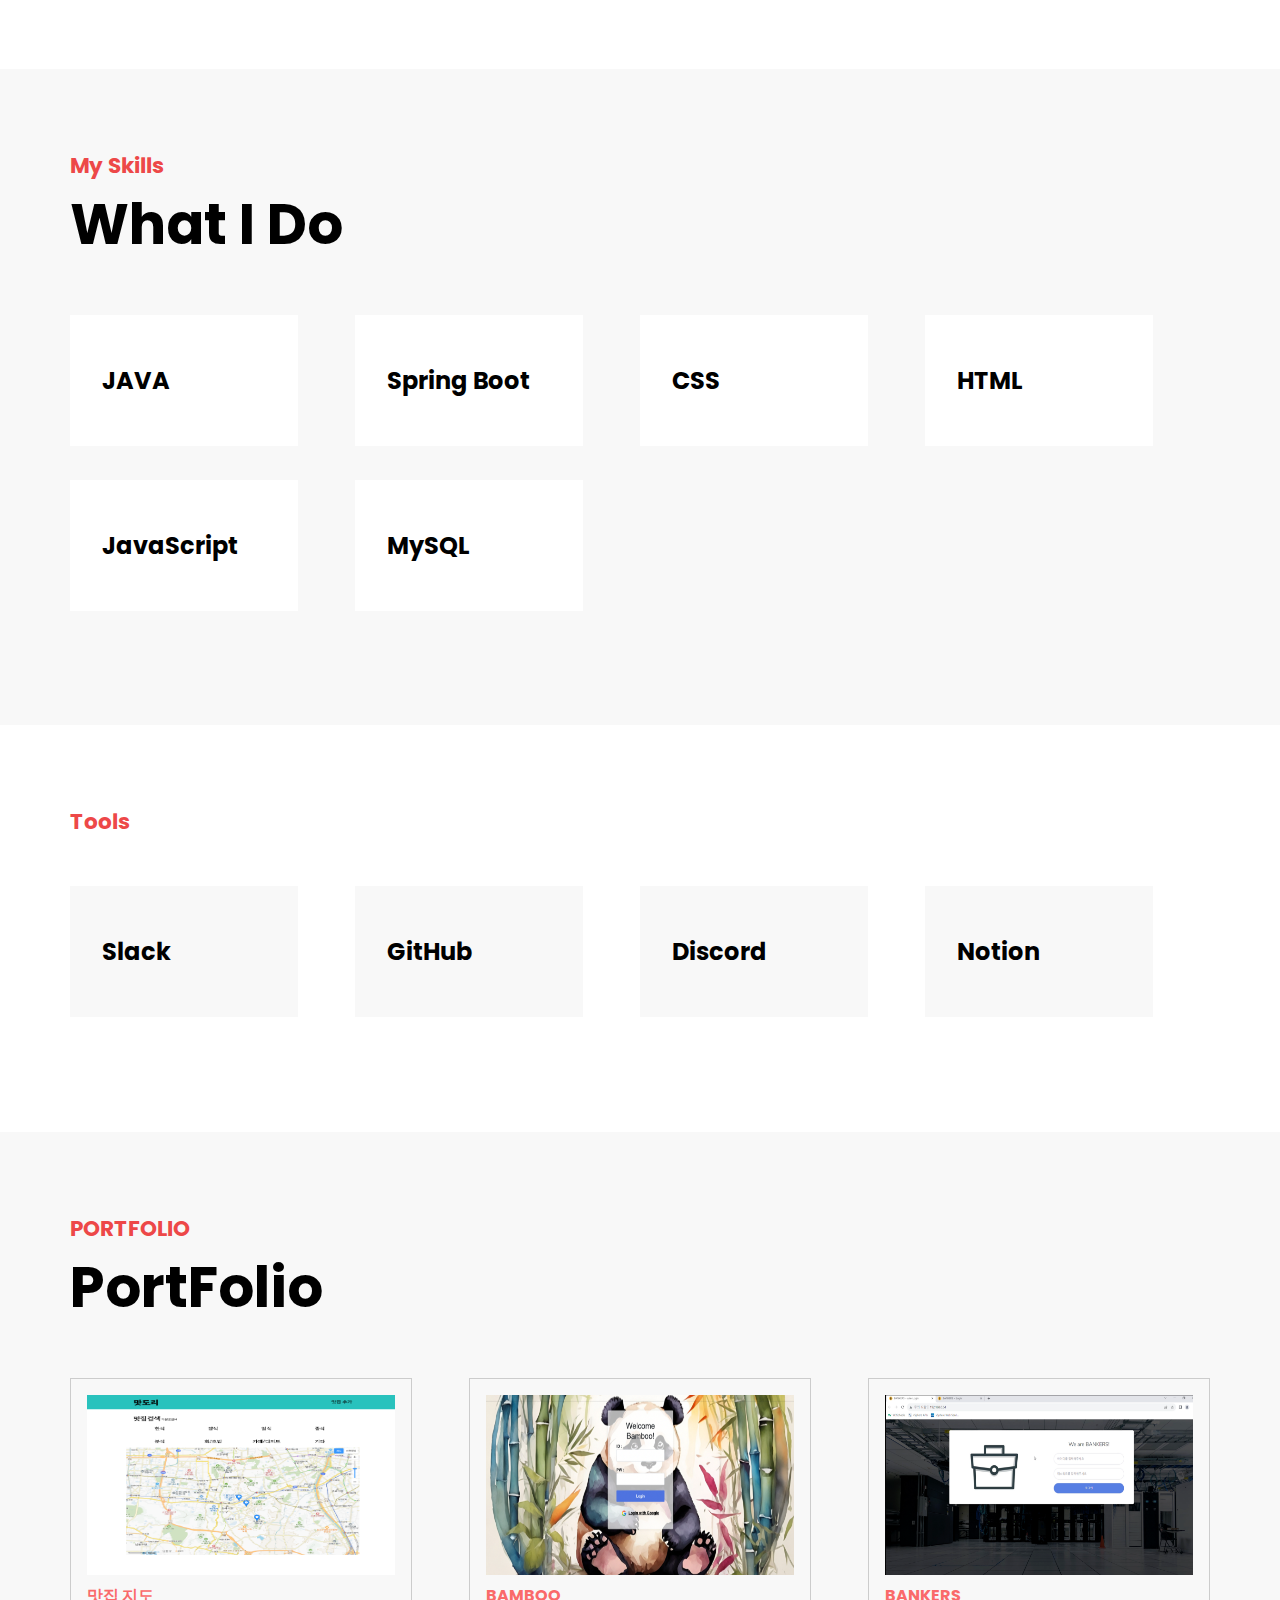
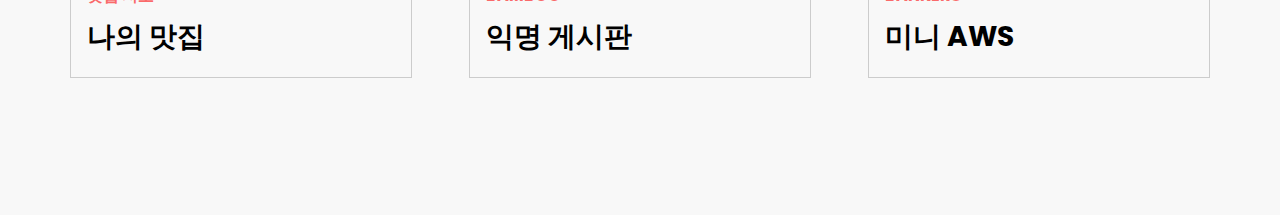
==== commit 4437d245: "modal 수정" ====
--- a/index.html
+++ b/index.html
@@ -209,6 +209,7 @@
     <div id="modals">
         <div id="modal1" class="modal">
             <div class="modal-content">
+                <button class="close">&times;</button>
                 <h1>맛도리</h1>
                 <div class="image-container">
                     <img src="../images/tasty4.jpg" alt="포트폴리오 이미지 2">
@@ -222,20 +223,17 @@
                 <p>카테고리를 선택하여 한식, 일식, 양식 등 내가 저장한 음식점을 선택할 수 있으며 맛집 내가 정한 맛집을 저장할 수 있습니다.</p>
                 <h2>🛠️ 사용 기술</h2>
                 <ul>
-                    <p>- Java, Spring Boot</p>
+                    <p>- Java, Spring Boot, Spring Security</p>
+                    <p>- JWT</p>
                     <p>- MySQL</p>
                     <p>- HTML, CSS, JS</p>
                 </ul>
-                <h2>📱 구현중인 기능 </h2>
-                <ul>
-                    <p>- 수정, 삭제</p>
-                    <p>- 별점</p>
-                </ul>
             </div>
         </div>
 
         <div id="modal2" class="modal">
             <div class="modal-content">
+                <button class="close">&times;</button>
                 <h1>BAMBOO</h1>
                 <div class="image-container">
                     <img src="../images/bamboo1.jpg" alt="포트폴리오 이미지 2">
@@ -261,17 +259,12 @@
                     <p>- 게시글 CRUD, 댓글 CRUD</p>
                     <p>- 댓글, 게시글 좋아요</p>
                 </ul>
-                <h2>💡 느낀점 </h2>
-                <ul>
-                    <p>아직 완성된 프로젝트는 아니지만 백엔드 개발을 진행하면서 데이터를 어떻게 전달해야 하는지, 어떤 방식으로 데이터를 받아와야 하는지,
-                        그리고 에러 코드는 어떻게 정의해야 하는지 프론트엔드와 백엔드 개발자 간의 소통이 매우 중요하다는 것을 느꼈고,
-                        백엔드 개발만 하는 것이 아니라 프론트엔드 개발도 꼭 함께 공부해야겠다고 결심했다.</p>
-                </ul>
             </div>
         </div>
 
         <div id="modal3" class="modal">
             <div class="modal-content">
+                <button class="close">&times;</button>
                 <h1>미니 AWS</h1>
                 <div class="image-container">
                     <img src="../images/portfolio1.jpg" alt="포트폴리오 이미지 1">
--- a/style.css
+++ b/style.css
@@ -417,7 +417,21 @@
     margin: 1rem;
     vertical-align: middle; 
 }
-
+.close {
+    font-size: 3rem;
+    background-color: transparent;
+    border: none;
+    cursor: pointer;
+    color: black;
+}
+
+.close:hover {
+    color: #ed4848;
+}
+
+.btn-close:hover {
+    color: #ed4848;
+}
 @media screen and (max-width: 1140px) {
     main .container{
         width:992px;
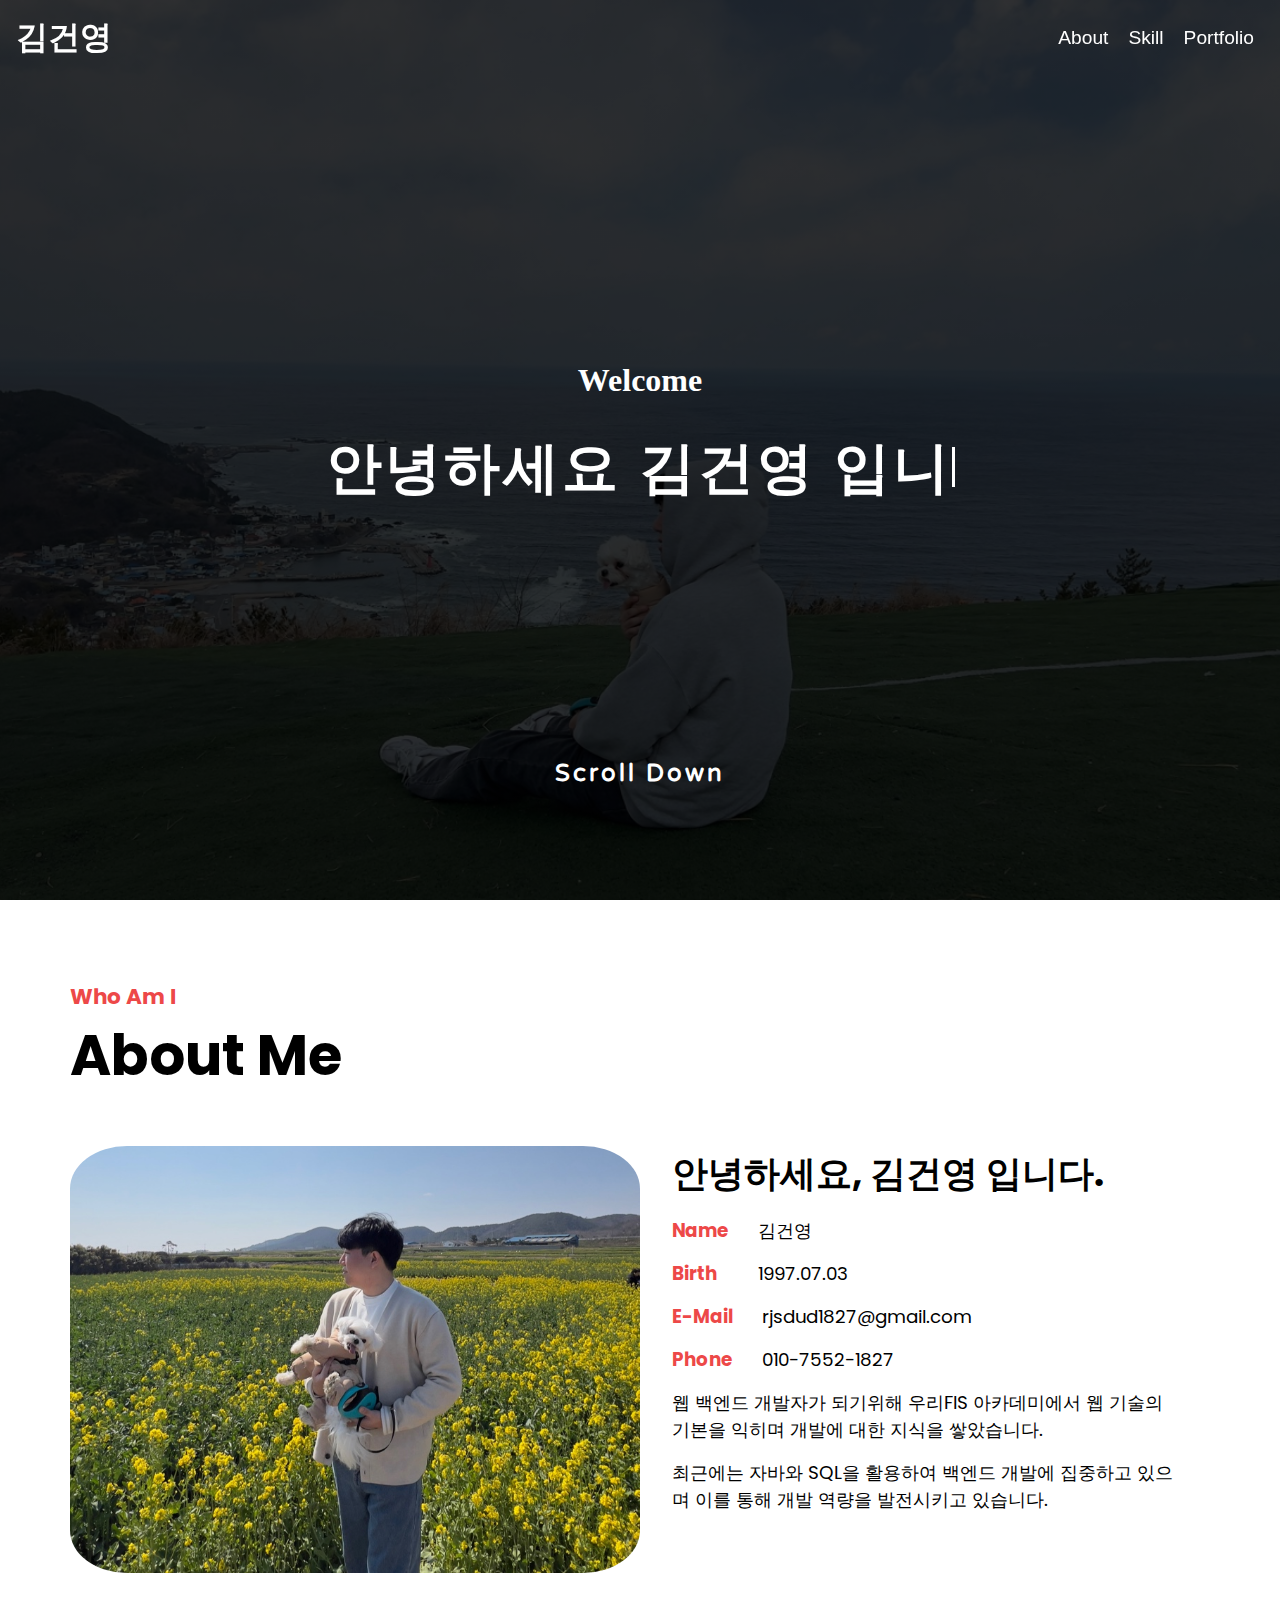
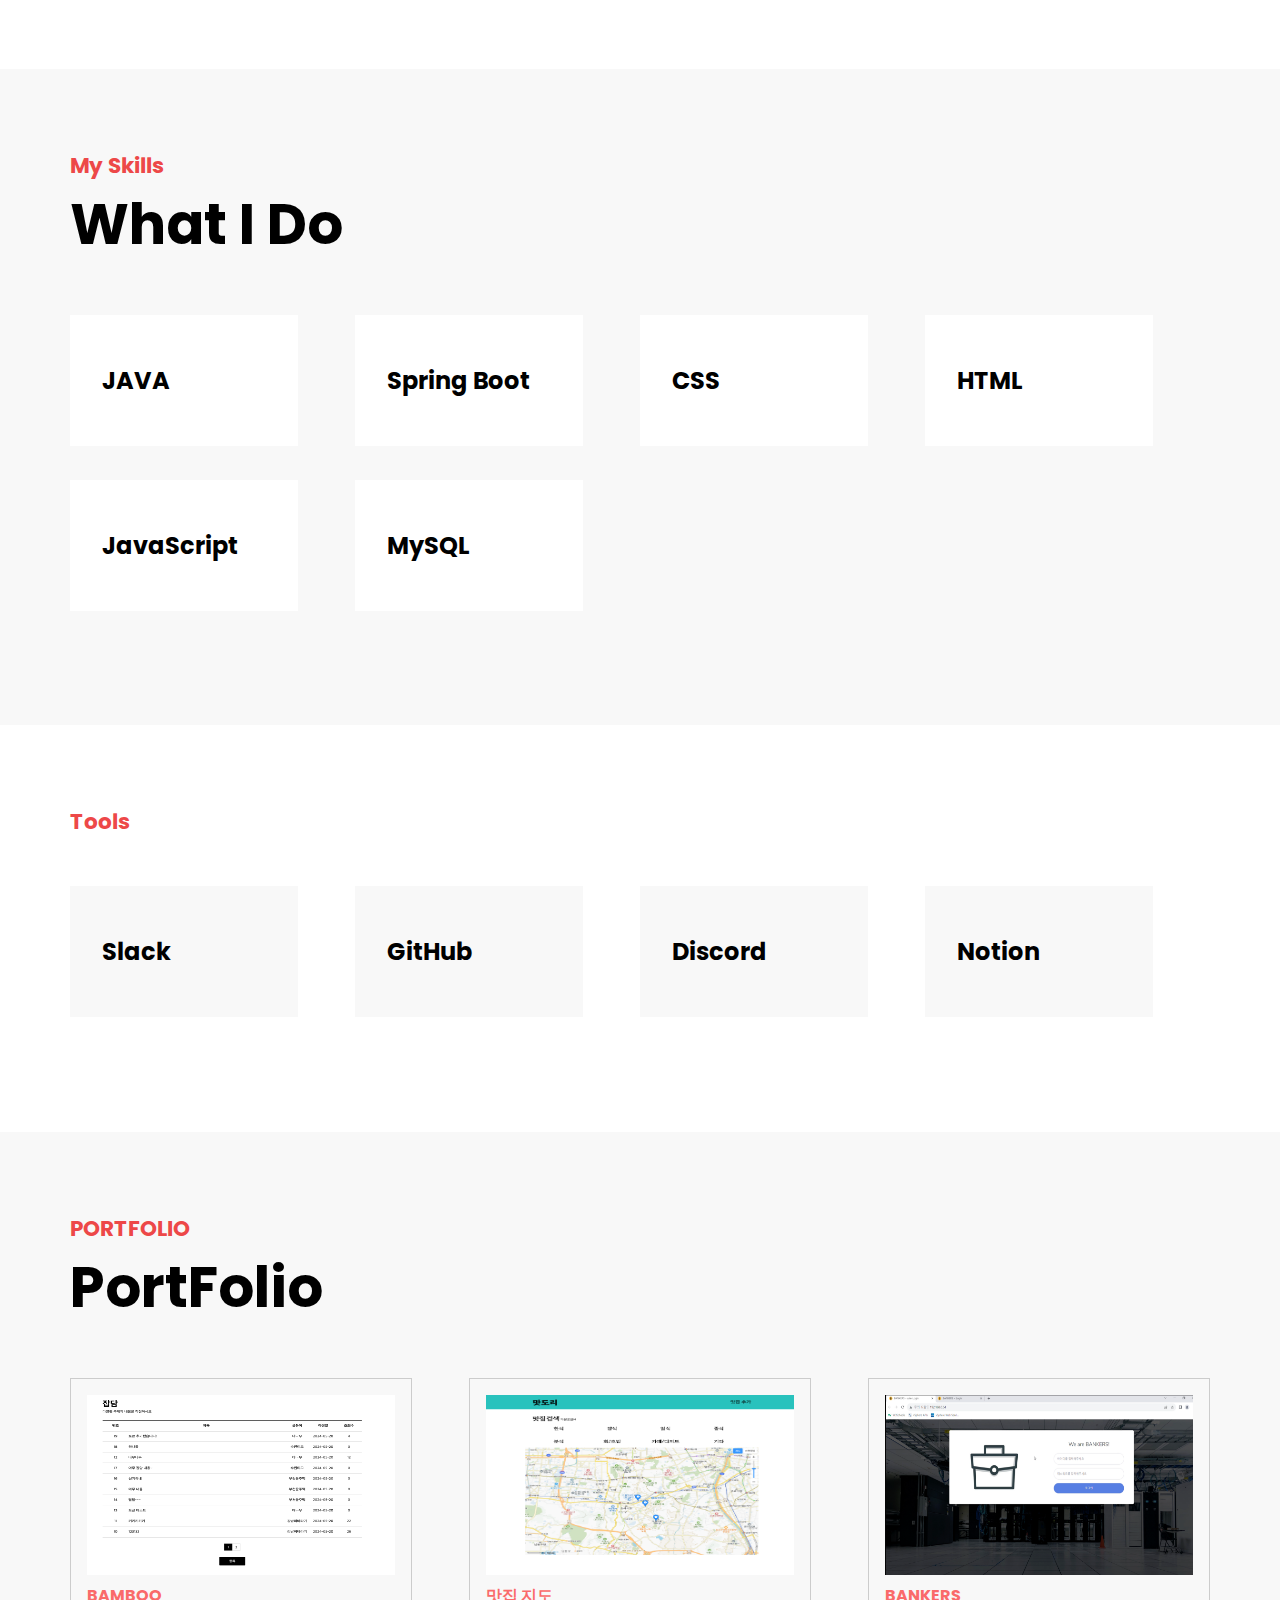
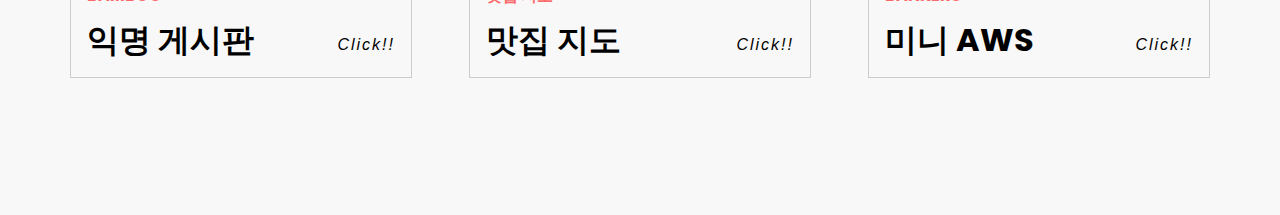
==== commit 78f1b8fd: "내용수정" ====
--- a/index.html
+++ b/index.html
@@ -39,8 +39,6 @@
             <h4>Welcome</h4>
             <h2><span></span>
                 <h2>
-                    <p class="download"></p>
-                    <!-- <button class="download">DOWNLOAD CV</button> -->
                     <p class="mouseScroll">Scroll Down</p>
                     <button class="mouse"><i class="fa-solid fa-arrow-down" data-animation-scroll="true"
                             data-target="#about"></i></button>
@@ -55,7 +53,7 @@
             </div>
             <div class="about-self">
                 <div class="left">
-                    <img src="images/profile2.jpg" alt="내 사진">
+                    <img src="images/me/profile2.jpg" alt="내 사진">
                 </div>
                 <div class="right">
                     <h3>안녕하세요, 김건영 입니다.</h3>
@@ -175,9 +173,6 @@
             </div>
         </div>
     </section>
-    <!-- background -->
-    <!-- <div class="bg"></div> -->
-
     <!--portfolio-->
     <section id="portfolio">
         <div class="container">
@@ -186,115 +181,45 @@
                 <h2>PortFolio</h2>
             </div>
             <div class="portfolio-me">
-                <div class="portfolio-inner" data-target="modal1">
-                    <img src="../images/tasty1.jpg" alt="포트폴리오 이미지 1">
+                <div class="portfolio-inner"
+                    data-url="https://jumpy-utahraptor-389.notion.site/Bamboo-5e91ad5a0dc74ed58df686c630eb5c4a">
+                    <img src="../images/bamboo/bamboo3.jpg" alt="포트폴리오 이미지 2">
+                    <strong>BAMBOO</strong>
+                    <div class="click">
+                        <h3>익명 게시판</h3>
+                        <button class="mouse"><i class="fa-solid fa-computer-mouse">
+                                <p>Click!!</p>
+                            </i></button>
+                    </div>
+                </div>
+
+                <div class="portfolio-inner"
+                    data-url="https://jumpy-utahraptor-389.notion.site/3514c3d2185a4912a1ff0b05f3315a72">
+                    <img src="../images/matdori/tasty1.jpg" alt="포트폴리오 이미지 1">
                     <strong>맛집 지도</strong>
-                    <h3>나의 맛집</h3>
-                </div>
-                <div class="portfolio-inner" data-target="modal2">
-                    <img src="../images/portfolio5.jpg" alt="포트폴리오 이미지 2">
-                    <strong>BAMBOO</strong>
-                    <h3>익명 게시판</h3>
-                </div>
-                <div class="portfolio-inner" data-target="modal3">
-                    <img src="../images/portfolio1.jpg" alt="포트폴리오 이미지 2">
+                    <div class="click">
+                        <h3>맛집 지도</h3>
+                        <button class="mouse"><i class="fa-solid fa-computer-mouse">
+                                <p>Click!!</p>
+                            </i></button>
+                    </div>
+                </div>
+
+                <div class="portfolio-inner"
+                    data-url="https://jumpy-utahraptor-389.notion.site/BANKERS-e2e8fb66fdb94c28a6b67221acf6d53a">
+                    <img src="../images/bankers/portfolio1.jpg" alt="포트폴리오 이미지 2">
                     <strong>BANKERS</strong>
-                    <h3>미니 AWS</h3>
-                </div>
-            </div>
-        </div>
-    </section>
-    </div>
-    <!-- Modals-->
-    <div id="modals">
-        <div id="modal1" class="modal">
-            <div class="modal-content">
-                <button class="close">&times;</button>
-                <h1>맛도리</h1>
-                <div class="image-container">
-                    <img src="../images/tasty4.jpg" alt="포트폴리오 이미지 2">
-                    <img src="../images/tasty1.jpg" alt="포트폴리오 이미지 2">
-                    <img src="../images/tasty2.jpg" alt="포트폴리오 이미지 2">
-                    <img src="../images/tasty3.jpg" alt="포트폴리오 이미지 2">
-                </div>
-                <h2>📖 상세 내용</h2>
-                <p>html, css, js와 친해지기 위해 진행하고있는 개인 프로젝트입니다.</p>
-                <p>나만의 맛집지도 서비스 입니다.</p>
-                <p>카테고리를 선택하여 한식, 일식, 양식 등 내가 저장한 음식점을 선택할 수 있으며 맛집 내가 정한 맛집을 저장할 수 있습니다.</p>
-                <h2>🛠️ 사용 기술</h2>
-                <ul>
-                    <p>- Java, Spring Boot, Spring Security</p>
-                    <p>- JWT</p>
-                    <p>- MySQL</p>
-                    <p>- HTML, CSS, JS</p>
-                </ul>
-            </div>
-        </div>
-
-        <div id="modal2" class="modal">
-            <div class="modal-content">
-                <button class="close">&times;</button>
-                <h1>BAMBOO</h1>
-                <div class="image-container">
-                    <img src="../images/bamboo1.jpg" alt="포트폴리오 이미지 2">
-                    <img src="../images/bamboo2.jpg" alt="포트폴리오 이미지 2">
-                    <img src="../images/bamboo3.jpg" alt="포트폴리오 이미지 2">
-                    <img src="../images/bamboo4.jpg" alt="포트폴리오 이미지 2">
-                    <img src="../images/bamboo5.jpg" alt="포트폴리오 이미지 2">
-                </div>
-                <h2>
-                    <a href="https://github.com/rlarjsdud110/bamboo/tree/main/src/main/java/bamboo" target="_blank"><i class="fa-brands fa-github"></i>GitHub Link Click</a>
-                </h2>
-                <h2>📖 상세 내용</h2>
-                <p>우리FISA 아카데미 수료이후 동기들과 같이 진행하고있는 프로젝트입니다.</p>
-                <p>Cloud Engineering반 교육생의 자유로운 소통과 정보공유를 목표로 만들고있는 익명 게시판입니다.</p>
-                <h2>🛠️ 사용 기술</h2>
-                <ul>
-                    <p>- Java, Spring Boot</p>
-                    <p>- MySQL</p>
-                </ul>
-                <h2>📱 담당한 기능 </h2>
-                <ul>
-                    <p>- OAuth2.0을 사용한 구글로그인 및 JWT 토큰 인증</p>
-                    <p>- 게시글 CRUD, 댓글 CRUD</p>
-                    <p>- 댓글, 게시글 좋아요</p>
-                </ul>
-            </div>
-        </div>
-
-        <div id="modal3" class="modal">
-            <div class="modal-content">
-                <button class="close">&times;</button>
-                <h1>미니 AWS</h1>
-                <div class="image-container">
-                    <img src="../images/portfolio1.jpg" alt="포트폴리오 이미지 1">
-                    <img src="../images/portfolio3.jpg" alt="포트폴리오 이미지 3">
-                    <img src="../images/portfolio4.jpg" alt="포트폴리오 이미지 4">
-                    <img src="../images/portfolio6.jpg" alt="포트폴리오 이미지 6">
-                </div>
-                <h2>
-                    <a href="https://github.com/rlarjsdud110/Bankers" target="_blank"><i class="fa-brands fa-github"></i>GitHub Link Click</a>
-                </h2>
-                <h2>📖 상세 내용</h2>
-                <p>우리FISA 아카데미에서 진행한 팀 프로젝트입니다. 가상의 소기업 회사에서 AWS를 사용하기에는 불편한 사항들을 보안하고자 미니
-                    aws(IaaS)를 구축해보았습니다.
-                    가상의 소기업 회사가 BANKERS의 영업사원에게 회원가입을 하고 VM을 생성한 다음 원하는 ram, cpu와 같은 자원을 할당받을 수 있는 서비스입니다!</p>
-                <h2>🛠️ 사용 기술</h2>
-                <ul>
-                    <p>- Java, Spring Boot</p>
-                    <p>- HTML, CSS, JS</p>
-                    <p>- MySQL</p>
-                    <p>- VMware</p>
-                </ul>
-                <h2>📱 담당한 기능 </h2>
-                <ul>
-                    <p>- UI 설계</p>
-                    <p>- 로그인, 로그아웃 기능</p>
-                    <p>- 고객정보 CRUD 구현</p>
-                </ul>
-            </div>
-        </div>
-        <script src="script.js"></script>
+                    <div class="click">
+                        <h3>미니 AWS</h3>
+                        <button class="mouse"><i class="fa-solid fa-computer-mouse">
+                                <p>Click!!</p>
+                            </i></button>
+                    </div>
+                </div>
+            </div>
+        </div>
+    </section>
+    <script src="script.js"></script>
 </body>
 
 </html>--- a/style.css
+++ b/style.css
@@ -1,27 +1,31 @@
 @import url('https://fonts.googleapis.com/css2?family=Poppins:wght@400;700&family=Varela+Round&display=swap');
-*{
+
+* {
     margin: 0;
     padding: 0;
     box-sizing: border-box;
 }
 
-a, a:link, a:visited{
-    color:inherit;
+a,
+a:link,
+a:visited {
+    color: inherit;
     text-decoration: none;
-}
-
-li{
+    cursor: pointer;
+}
+
+li {
     list-style: none;
 }
 
-.container{
+.container {
     width: 1140px;
     margin: 0 auto;
 }
 
 
 /* header*/
-header{
+header {
     position: fixed;
     z-index: 1;
     top: 0;
@@ -29,95 +33,84 @@
     padding: 1rem;
 }
 
-header .container{
+header .container {
     display: flex;
     justify-content: space-between;
     align-items: center;
     width: 100%;
 }
 
-header button{
+header button {
     background-color: transparent;
     border: 0;
     cursor: pointer;
     color: white;
 }
 
-header nav ul{
+header nav ul {
     display: flex;
 }
 
-header h1 button{
+header h1 button {
     font-size: 2rem;
     font-weight: bold;
 }
 
-header nav ul li{
+header nav ul li {
     padding: 10px;
 }
 
-header nav ul li button{
+header nav ul li button {
     font-size: 1.2rem;
 }
 
-header.active{
+header.active {
     background-color: #000;
     animation: fadeIn 0.5s ease-in-out;
 }
-@keyframes fadeIn{
-    0%{
+
+@keyframes fadeIn {
+    0% {
         opacity: 0;
     }
-    100%{
+
+    100% {
         opacity: 1;
     }
 }
 
 /* main */
-main{
+main {
     width: 100%;
     height: 100vh;
-    color:white;
-    background: linear-gradient(rgba(0,0,0,0.8),rgba(0,0,0,0.8)), url('../images/kk.jpg') center center;
-    background-size: cover; /* 변경 */
-    background-repeat: no-repeat; /* 추가 */
+    color: white;
+    background: linear-gradient(rgba(0, 0, 0, 0.8), rgba(0, 0, 0, 0.8)), url('../images/me/kk.jpg') center center;
+    background-size: cover;
+    background-repeat: no-repeat;
     display: flex;
     justify-content: center;
     align-items: center;
     text-align: center;
 }
-main h4{
+
+main h4 {
     font-size: 2rem;
 }
-main h2{
+
+main h2 {
     font-family: 'Varela Round', sans-serif;
     font-size: 3.5rem;
     margin: 2rem 0;
     letter-spacing: 3px;
 }
-main p{
+
+main p {
     max-width: 500px;
     margin: 0 auto;
     font-size: 1.25rem;
 }
-main p.download{
-    background-color: transparent;
-    border-radius: 20px;
-    padding: 1rem  2rem;
-    margin-top: 3rem;
-    color: white;
-    font-weight: bold;
-}
-/* main button.download{
-    background-color: transparent;
-    border-radius: 20px;
-    padding: 1rem  2rem;
-    margin-top: 3rem;
-    color: white;
-    font-weight: bold;
-    cursor: pointer;
-} */
-main button.mouse{
+
+main button.mouse {
     background-color: transparent;
     border: none;
     font-size: 2.5rem;
@@ -129,16 +122,17 @@
     animation: upDown 1s ease-in-out infinite;
     cursor: pointer;
 }
-main p.mouseScroll{
+
+main p.mouseScroll {
     font-size: 1.5rem;
     position: absolute;
-    bottom: 10rem;
+    bottom: 7rem;
     left: 50%;
     transform: translateX(-50%);
     color: white;
 }
 
-main h2 span::after{
+main h2 span::after {
     content: "";
     height: 40px;
     width: 3px;
@@ -146,109 +140,118 @@
     display: inline-block;
     animation: blink .7s ease-in-out infinite;
 }
+
 @keyframes blink {
-    0%{
+    0% {
         opacity: 1;
     }
-    100%{
+
+    100% {
         opacity: 0;
     }
 }
-@keyframes upDown{
-    0%{
-        bottom: 5rem;
-    }
-    50%{
-        bottom: 5.7rem;
-    }
-    100%{
-        bottom: 5rem;
-    }
-}
-
-
-section{
+
+@keyframes upDown {
+    0% {
+        bottom: 1rem;
+    }
+
+    50% {
+        bottom: 1.8rem;
+    }
+
+    100% {
+        bottom: 1rem;
+    }
+}
+
+
+section {
     font-family: 'Poppins', sans-serif;
     padding: 5rem 0;
 }
-section:nth-child(2n){
+
+section:nth-child(2n) {
     background-color: #f8f8f8;
 }
 
 
-section .title{
+section .title {
     margin-bottom: 3rem;
 }
 
-section .title h4{
+section .title h4 {
     font-size: 1.35rem;
     color: #ed4848;
     position: relative;
 }
 
-section .title h2{
+section .title h2 {
     font-size: 3.5rem;
 }
 
-section .title p{
+section .title p {
     font-size: 1.15rem;
 }
 
 
 /* about me */
-section .about-self::after{
+section .about-self::after {
     content: '';
     clear: both;
     display: block;
 }
 
-section .about-self .left{
+section .about-self .left {
     float: left;
     width: 50%;
 }
 
-section .about-self .left img{
+section .about-self .left img {
     width: 100%;
     border-radius: 10%;
 
 }
 
-section .about-self .right{
+section .about-self .right {
     width: 50%;
     float: left;
     padding: 0 2rem;
 }
 
-section .about-self .right h3{
+section .about-self .right h3 {
     font-size: 2.25rem;
     margin-bottom: 1rem;
 }
 
-section .about-self .right h3 strong{
+section .about-self .right h3 strong {
     color: #ed4848;
 }
-section .about-self .right p strong{
+
+section .about-self .right p strong {
     color: #ed4848;
     margin-right: 1.5rem;
 }
-section .about-self .right p{
+
+section .about-self .right p {
     font-size: 1.15rem;
     margin: 1rem 0;
 }
 
-section .about-self .right .social a{
+section .about-self .right .social a {
     font-size: 2.5rem;
     margin-right: 0.2rem;
 }
 
 
 /* Skills*/
-section .do-me::after{
+section .do-me::after {
     content: "";
     display: block;
     clear: both;
 }
-section .do-me .do-inner{
+
+section .do-me .do-inner {
     width: 20%;
     padding: 2rem;
     float: left;
@@ -256,35 +259,42 @@
     margin-right: 5%;
     margin-bottom: 3%;
 }
-section .do-me .do-inner:last-child{
+
+section .do-me .do-inner:last-child {
     margin-right: 0;
 }
-section .do-me .do-inner .icon i{
+
+section .do-me .do-inner .icon i {
     font-size: 2.5rem;
     color: #ff6a6a;
 }
-section .do-me .do-inner .content h3{
+
+section .do-me .do-inner .content h3 {
     font-size: 1.5rem;
     margin: 1rem 0;
 }
-section .do-me .do-inner .content p{
+
+section .do-me .do-inner .content p {
     font-size: 1.15rem;
 }
-section .do-me .do-inner:hover{
+
+section .do-me .do-inner:hover {
     background-color: lightcoral;
     color: white;
 }
-section .do-me .do-inner:hover .icon i{
+
+section .do-me .do-inner:hover .icon i {
     color: white;
 }
 
 /* tools */
-section .do-meTool::after{
+section .do-meTool::after {
     content: "";
     display: block;
     clear: both;
 }
-section .do-meTool .do-inner{
+
+section .do-meTool .do-inner {
     width: 20%;
     padding: 2rem;
     float: left;
@@ -292,235 +302,222 @@
     margin-right: 5%;
     margin-bottom: 3%;
 }
-section .do-meTool .do-inner:last-child{
+
+section .do-meTool .do-inner:last-child {
     margin-right: 0;
 }
-section .do-meTool .do-inner .icon i{
+
+section .do-meTool .do-inner .icon i {
     font-size: 2.5rem;
     color: #ff6a6a;
 }
-section .do-meTool .do-inner .content h3{
+
+section .do-meTool .do-inner .content h3 {
     font-size: 1.5rem;
     margin: 1rem 0;
 }
-section .do-meTool .do-inner .content p{
+
+section .do-meTool .do-inner .content p {
     font-size: 1.15rem;
 }
-section .do-meTool .do-inner:hover{
+
+section .do-meTool .do-inner:hover {
     background-color: lightcoral;
     color: white;
 }
-section .do-meTool .do-inner:hover .icon i{
+
+section .do-meTool .do-inner:hover .icon i {
     color: white;
 }
 
 /* background */
-.bg{
-    background:url('../images/me2.jpg') center center;
+.bg {
+    background: url('../images/me/me2.jpg') center center;
     background-size: cover;
     background-attachment: fixed;
     height: 450px;
 }
 
 /* portfolio */
-section .portfolio-me::after{
+section .portfolio-me::after {
     content: "";
     display: block;
-    clear: both; /* float 요소 해제 */
-}
-section .portfolio-me .portfolio-inner{
-    width:30%;
+    clear: both;
+    /* float 요소 해제 */
+}
+
+section .portfolio-me .portfolio-inner {
+    width: 30%;
     height: 300px;
-    margin-right:5%;
-    margin-bottom:5%;
-    padding:1rem 1rem 1.5rem 1rem;
-    float:left;
-    background-color:#f8f8f8;
-    border:1px solid #ccc;
+    margin-right: 5%;
+    margin-bottom: 5%;
+    padding: 1rem 1rem 1.5rem 1rem;
+    float: left;
+    background-color: #f8f8f8;
+    border: 1px solid #ccc;
     cursor: pointer;
-    
-}
-section .portfolio-me .portfolio-inner:nth-child(3n){
-    margin-right:0;
-}
-section .portfolio-me .portfolio-inner img{
+
+}
+
+section .portfolio-me .portfolio-inner:nth-child(3n) {
+    margin-right: 0;
+}
+
+section .portfolio-me .portfolio-inner img {
     width: 100%;
     height: 70%;
     display: block;
 }
-section .portfolio-me .portfolio-inner:hover{
+
+section .portfolio-me .portfolio-inner:hover {
     background-color: lightcoral;
     color: white;
 }
-section .portfolio-me .portfolio-inner strong{
+
+section .portfolio-me .portfolio-inner strong {
     color: #fa6a6a;
     margin: 0.5rem 0;
     display: block;
 }
-section .portfolio-me .portfolio-inner h3{
-    font-size: 1.75rem;
-}
-
-/* modal */
-.modal {
-    display: none;
-    position: fixed;
-    left: 0;
-    top: 0;
-    width: 100%;
-    height: 100%;
-    background-color: rgba(0, 0, 0, 0.8);
-}
-
-.modal h1{
-    font-family: 'Varela Round', sans-serif;
-    font-size: 3rem;
-    margin: 1rem 0;
-    text-align: center;
-}
-.modal h2{
-    font-family: 'Poppins', sans-serif;
+
+section .portfolio-me .portfolio-inner h3 {
     font-size: 2rem;
-    margin: 2rem;
-    text-align: center;
-}
-.modal p{
-    font-family: 'Poppins', sans-serif;
-    font-size: 1.15rem;
-    margin: 1rem 7rem; 
-}
-
-.modal-content {
-    position: fixed;
-    top: 50%;
-    left: 50%;
-    transform: translate(-50%, -50%);
-    background-color: #fefefe;
-    width: 90%;
-    max-width: 1024px;
-    max-height: 768px;
-    padding: 20px;
-    border: 1px solid #000000;
-
-    overflow-y: auto;
-}
-
-.image-container {
-    overflow-x: auto; 
-    white-space: nowrap; 
-}
-
-.modal-content img {
-    width: 700px; 
-    height: 400px; 
-    display: inline-block; 
-    margin: 1rem;
-    vertical-align: middle; 
-}
-.close {
-    font-size: 3rem;
+}
+
+section .portfolio-me .portfolio-inner .click{
+    display: flex;
+    justify-content: space-between;
+    
+}
+
+section .portfolio-me .portfolio-inner .click button{
     background-color: transparent;
     border: none;
+    font-size: 2.5rem;
+    position: relative;
+    animation: upDown 1s ease-in-out infinite;
     cursor: pointer;
-    color: black;
-}
-
-.close:hover {
-    color: #ed4848;
-}
-
-.btn-close:hover {
-    color: #ed4848;
-}
+}
+section .portfolio-me .portfolio-inner .click p {
+    font-size: 1rem;
+    margin-top: 10px;
+    letter-spacing: 2px;
+}
+
 @media screen and (max-width: 1140px) {
-    main .container{
-        width:992px;
-    }
-    section .container{
+
+    main .container {
+        width: 992px;
+    }
+
+    section .container {
         width: 600px;
     }
-    section .about-self .left{
+
+    section .about-self .left {
         width: 100%;
         margin-bottom: 1.5rem;
     }
-    section .about-self .right{
+
+    section .about-self .right {
         width: 100%;
         padding: 0;
     }
-    section .do-me .do-inner{
+
+    section .do-me .do-inner {
         width: 48%;
         margin-bottom: 1.5rem;
         margin-right: 0;
     }
-    section .do-me .do-inner:nth-child(2n+1){
+
+    section .do-me .do-inner:nth-child(2n+1) {
         margin-right: 4%;
     }
-    section .do-meTool .do-inner{
+
+    section .do-meTool .do-inner {
         width: 48%;
         margin-bottom: 1.5rem;
         margin-right: 0;
     }
-    section .do-meTool .do-inner:nth-child(2n+1){
+
+    section .do-meTool .do-inner:nth-child(2n+1) {
         margin-right: 4%;
     }
-    section .portfolio-me .portfolio-inner{
+
+    section .portfolio-me .portfolio-inner {
         width: 48%;
         margin-right: 0;
     }
-    section .portfolio-me .portfolio-inner:nth-child(2n+1){
+
+    section .portfolio-me .portfolio-inner:nth-child(2n+1) {
         margin-right: 4%;
     }
-    
-}
+
+}
+
 @media screen and (max-width: 992px) {
-    html{
+
+    html {
         font-size: 14px;
     }
-    main .container{
-        width:768px;
-    }
-    section .portfolio-me .portfolio-inner{
+
+    main .container {
+        width: 768px;
+    }
+
+    section .portfolio-me .portfolio-inner {
         width: 70%;
     }
 }
+
 @media screen and (max-width: 768px) {
-    html{
+    html {
         font-size: 13px;
     }
-    main .container{
-        width:576px;
-    }
-    section .container{
+
+    main .container {
+        width: 576px;
+    }
+
+    section .container {
         width: 400px;
     }
-    section .do-me .do-inner{
+
+    section .do-me .do-inner {
         width: 100%;
         margin-right: 0;
     }
-    section .do-meTool .do-inner{
+
+    section .do-meTool .do-inner {
         width: 100%;
         margin-right: 0;
     }
 }
+
 @media screen and (max-width: 576px) {
-    html{
+    html {
         font-size: 12px;
     }
-    main .container{
-        width:400px;
-    }
-    section .container{
+
+    main .container {
+        width: 400px;
+    }
+
+    section .container {
         width: 360px;
     }
 }
+
 @media screen and (max-width: 400px) {
-    html{
+    html {
         font-size: 11px;
     }
-    main .container{
-        width:320px;
-    }
-    section .container{
+
+    main .container {
         width: 320px;
     }
+
+    section .container {
+        width: 320px;
+    }
 }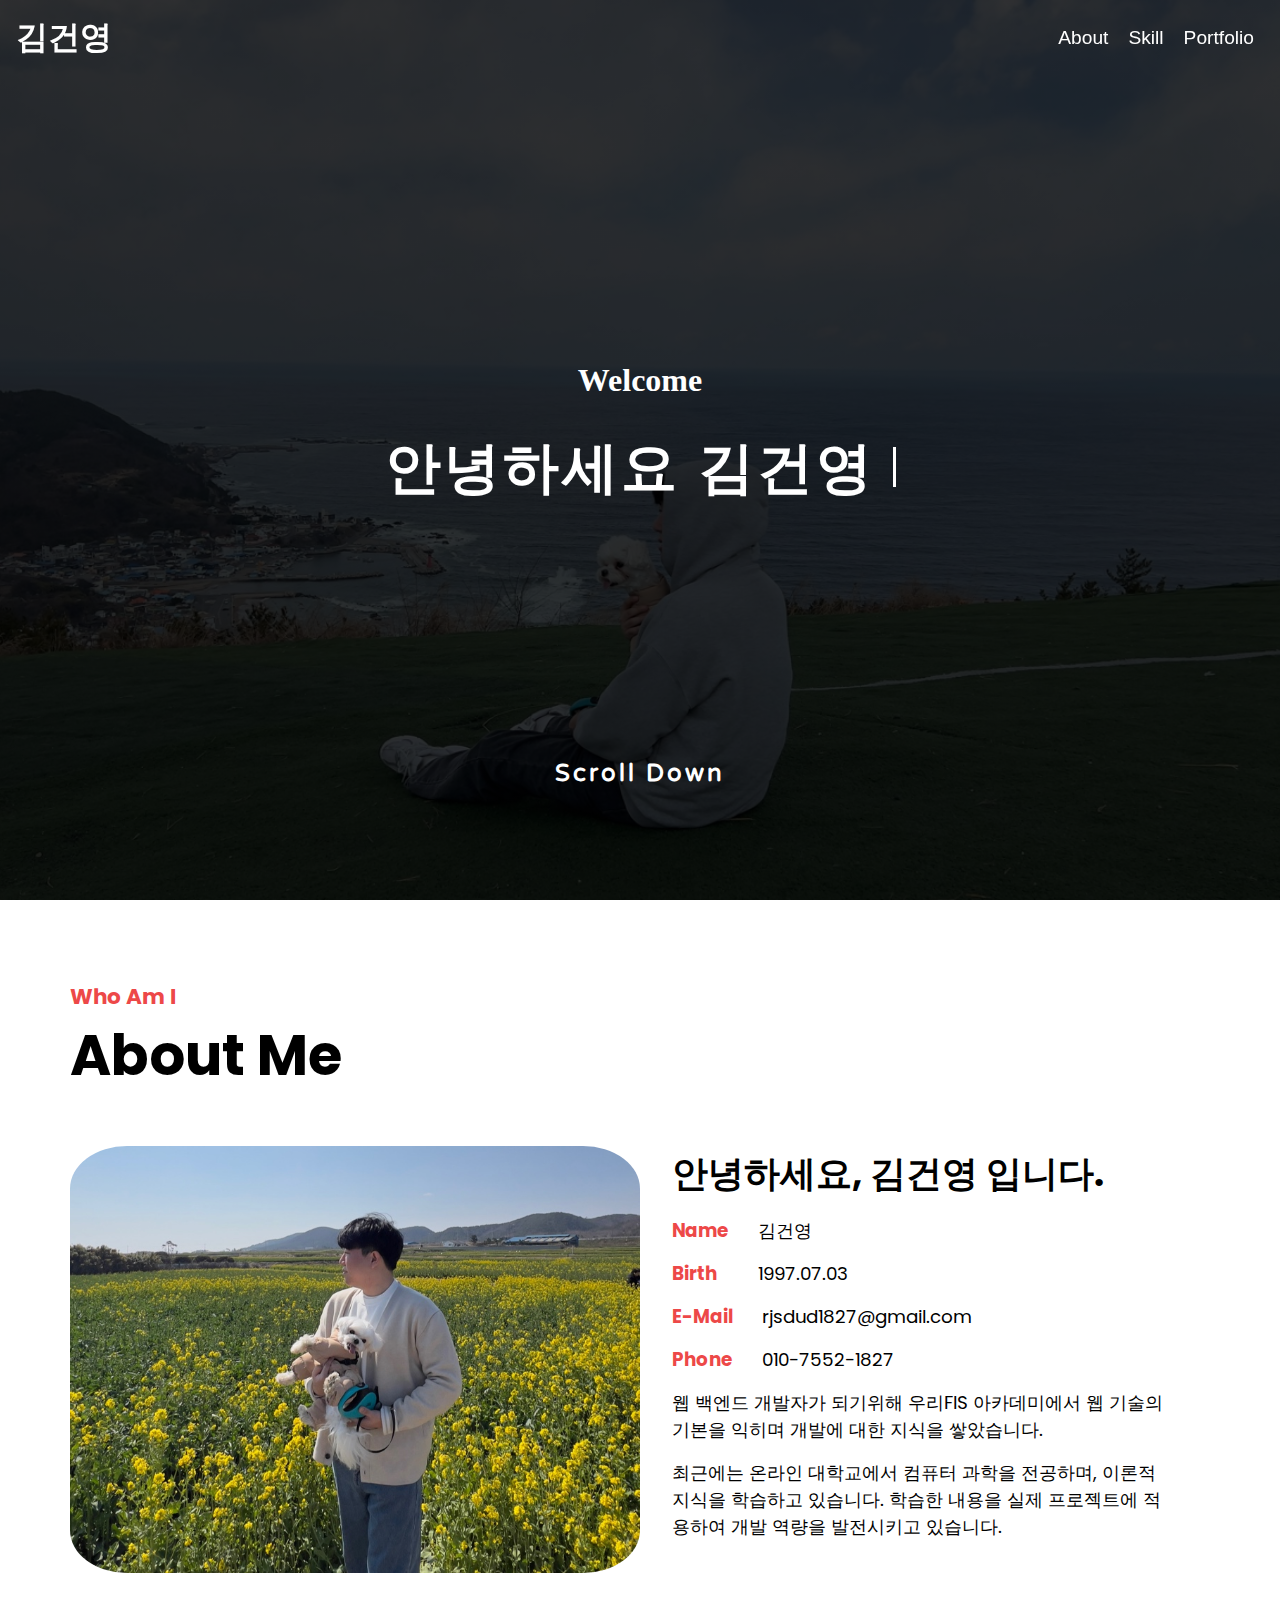
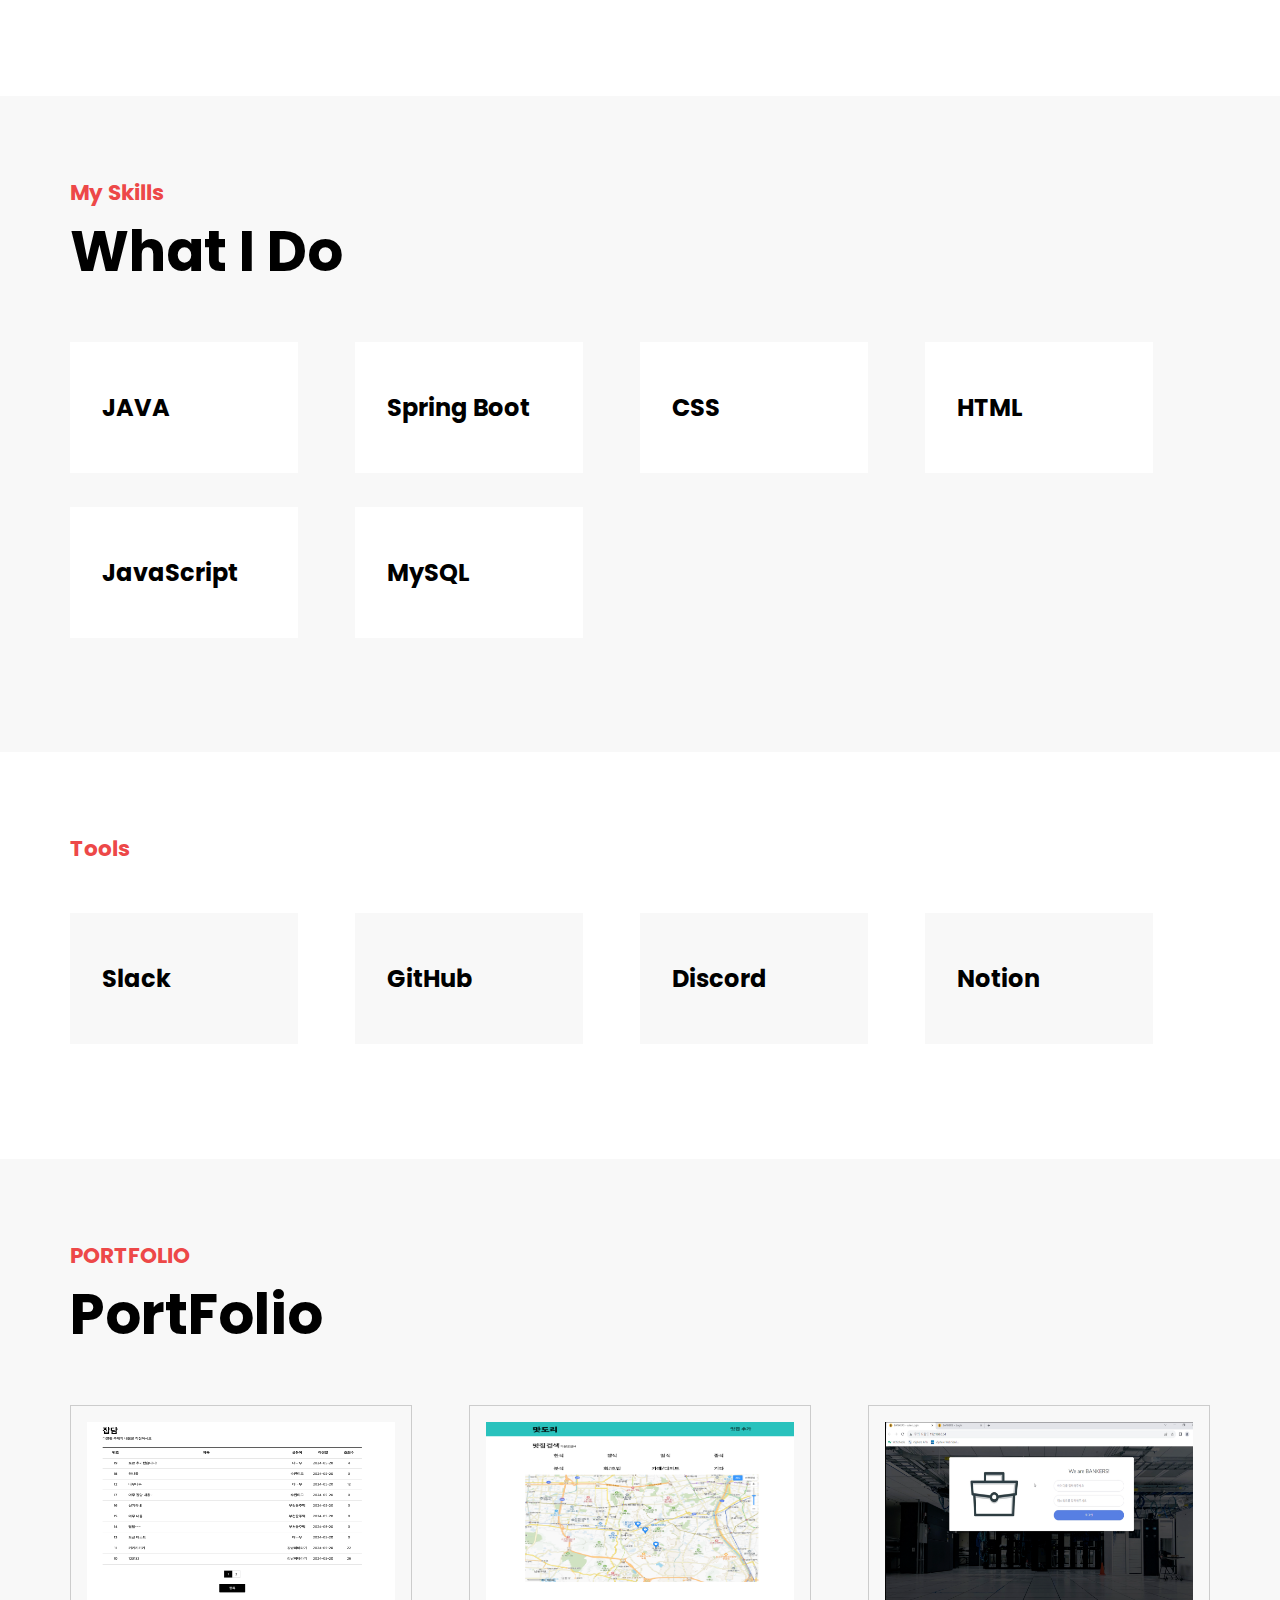
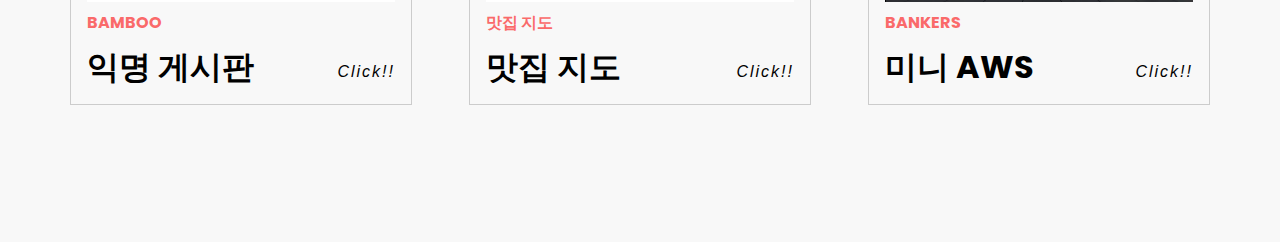
==== commit abe28873: "aboutme 수" ====
--- a/index.html
+++ b/index.html
@@ -62,7 +62,7 @@
                     <p><strong>E-Mail</strong> rjsdud1827@gmail.com</p>
                     <p><strong>Phone</strong> 010-7552-1827</p>
                     <p>웹 백엔드 개발자가 되기위해 우리FIS 아카데미에서 웹 기술의 기본을 익히며 개발에 대한 지식을 쌓았습니다.</p>
-                    <p>최근에는 자바와 SQL을 활용하여 백엔드 개발에 집중하고 있으며 이를 통해 개발 역량을 발전시키고 있습니다. </p>
+                    <p>최근에는 온라인 대학교에서 컴퓨터 과학을 전공하며, 이론적 지식을 학습하고 있습니다. 학습한 내용을 실제 프로젝트에 적용하여 개발 역량을 발전시키고 있습니다.</p>
                     <div class="social">
                         <a href="https://github.com/rlarjsdud110" target="_blank">
                             <i class="fa-brands fa-github"></i>
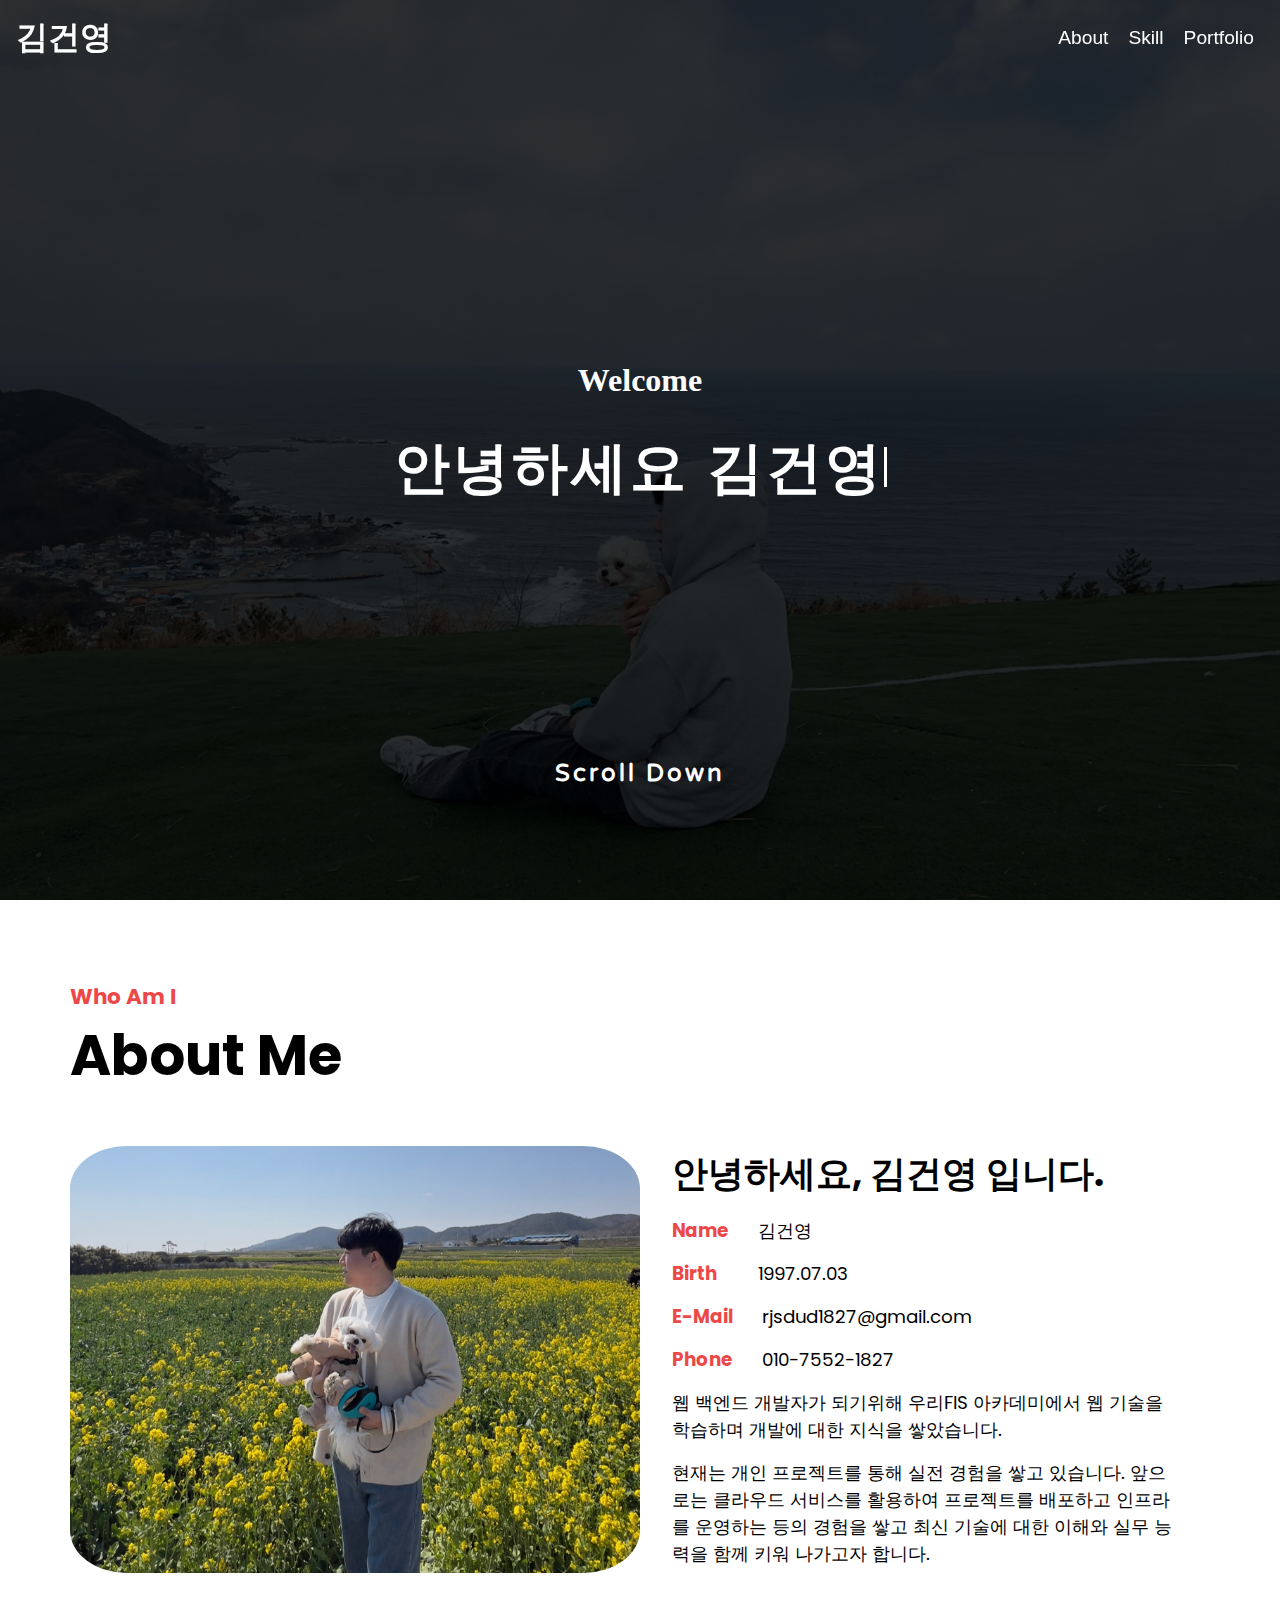
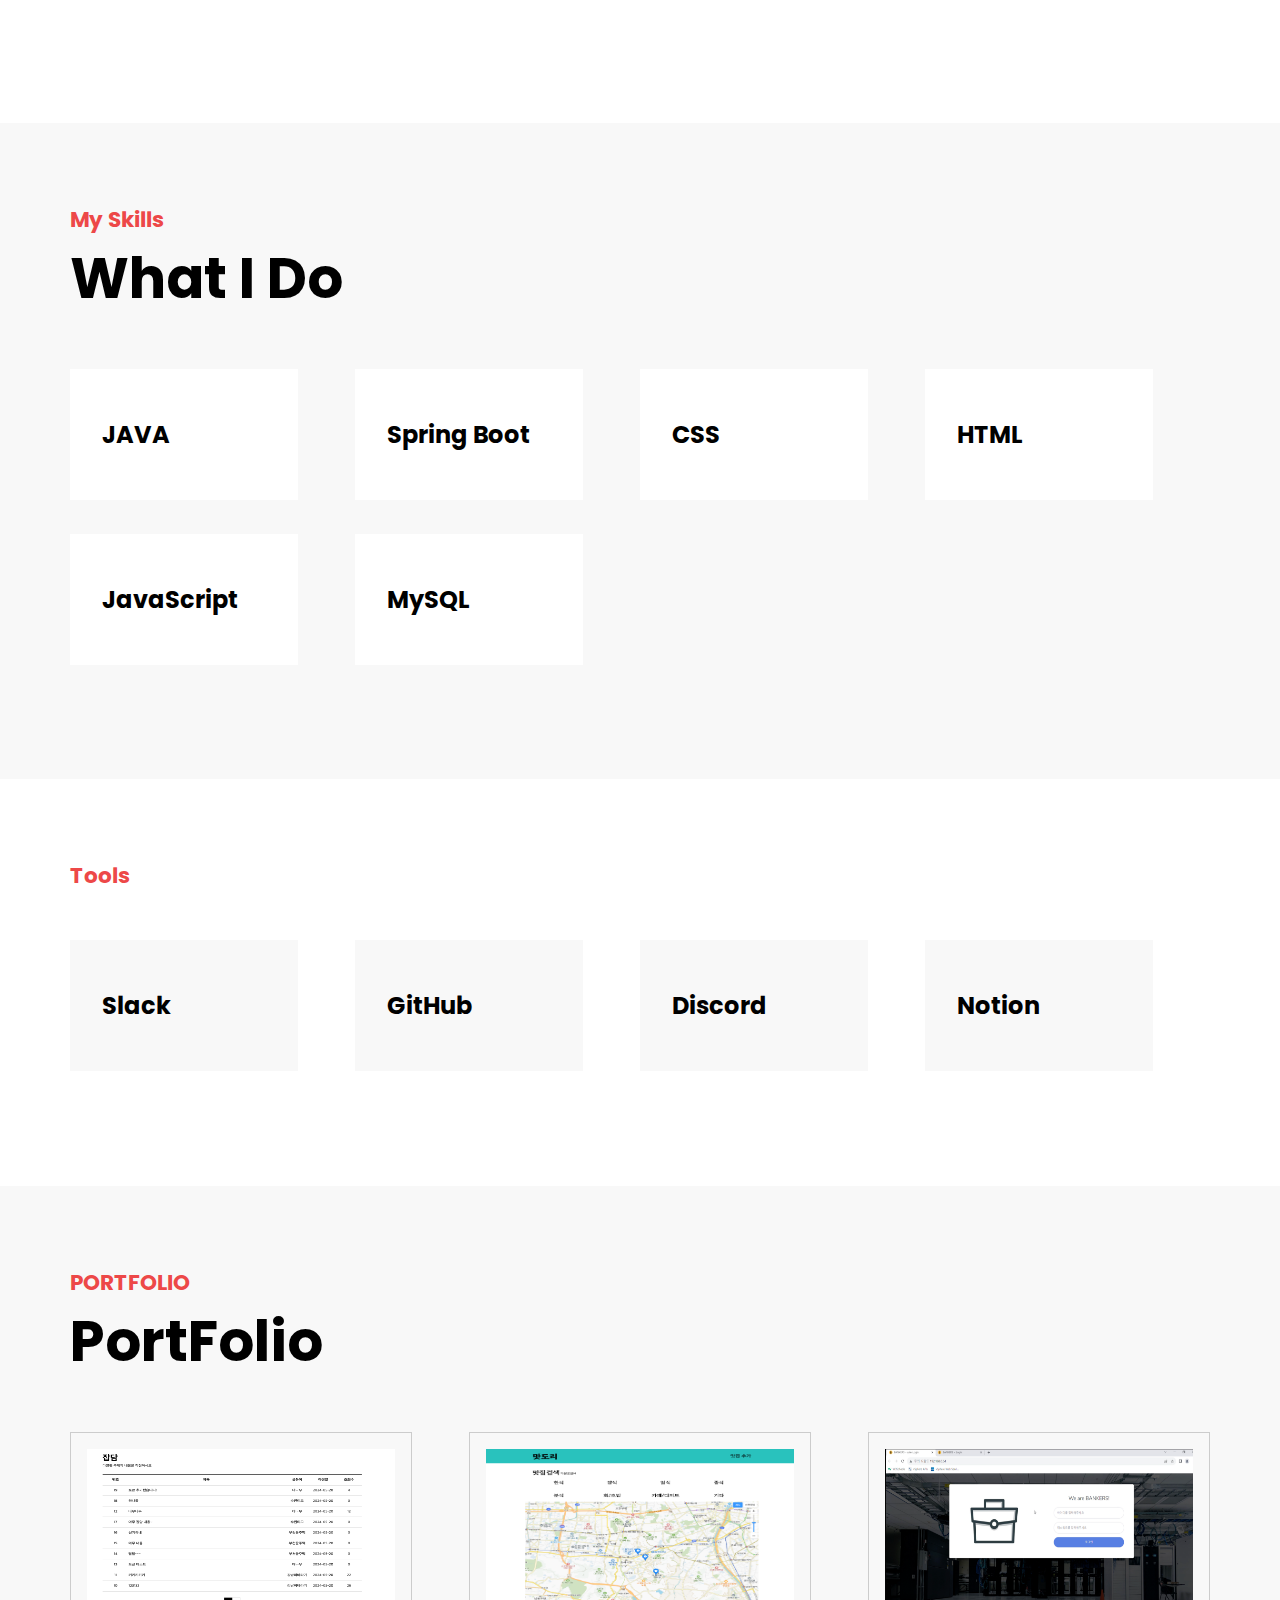
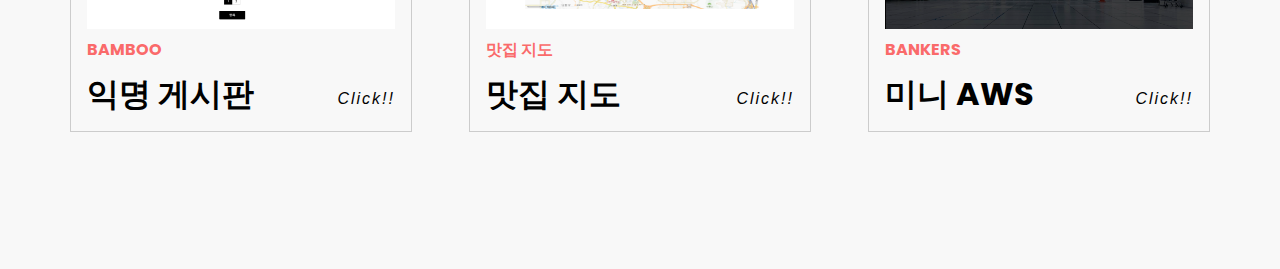
==== commit 7a29a330: "소개글 수정" ====
--- a/index.html
+++ b/index.html
@@ -61,8 +61,8 @@
                     <p><strong>Birth &nbsp;&nbsp;</strong> 1997.07.03</p>
                     <p><strong>E-Mail</strong> rjsdud1827@gmail.com</p>
                     <p><strong>Phone</strong> 010-7552-1827</p>
-                    <p>웹 백엔드 개발자가 되기위해 우리FIS 아카데미에서 웹 기술의 기본을 익히며 개발에 대한 지식을 쌓았습니다.</p>
-                    <p>최근에는 온라인 대학교에서 컴퓨터 과학을 전공하며, 이론적 지식을 학습하고 있습니다. 학습한 내용을 실제 프로젝트에 적용하여 개발 역량을 발전시키고 있습니다.</p>
+                    <p>웹 백엔드 개발자가 되기위해 우리FIS 아카데미에서 웹 기술을 학습하며 개발에 대한 지식을 쌓았습니다.</p>
+                    <p>현재는 개인 프로젝트를 통해 실전 경험을 쌓고 있습니다. 앞으로는 클라우드 서비스를 활용하여 프로젝트를 배포하고 인프라를 운영하는 등의 경험을 쌓고 최신 기술에 대한 이해와 실무 능력을 함께 키워 나가고자 합니다.</p>
                     <div class="social">
                         <a href="https://github.com/rlarjsdud110" target="_blank">
                             <i class="fa-brands fa-github"></i>
--- a/style.css
+++ b/style.css
@@ -278,14 +278,8 @@
     font-size: 1.15rem;
 }
 
-section .do-me .do-inner:hover {
-    background-color: lightcoral;
-    color: white;
-}
-
-section .do-me .do-inner:hover .icon i {
-    color: white;
-}
+
+
 
 /* tools */
 section .do-meTool::after {
@@ -321,14 +315,6 @@
     font-size: 1.15rem;
 }
 
-section .do-meTool .do-inner:hover {
-    background-color: lightcoral;
-    color: white;
-}
-
-section .do-meTool .do-inner:hover .icon i {
-    color: white;
-}
 
 /* background */
 .bg {
